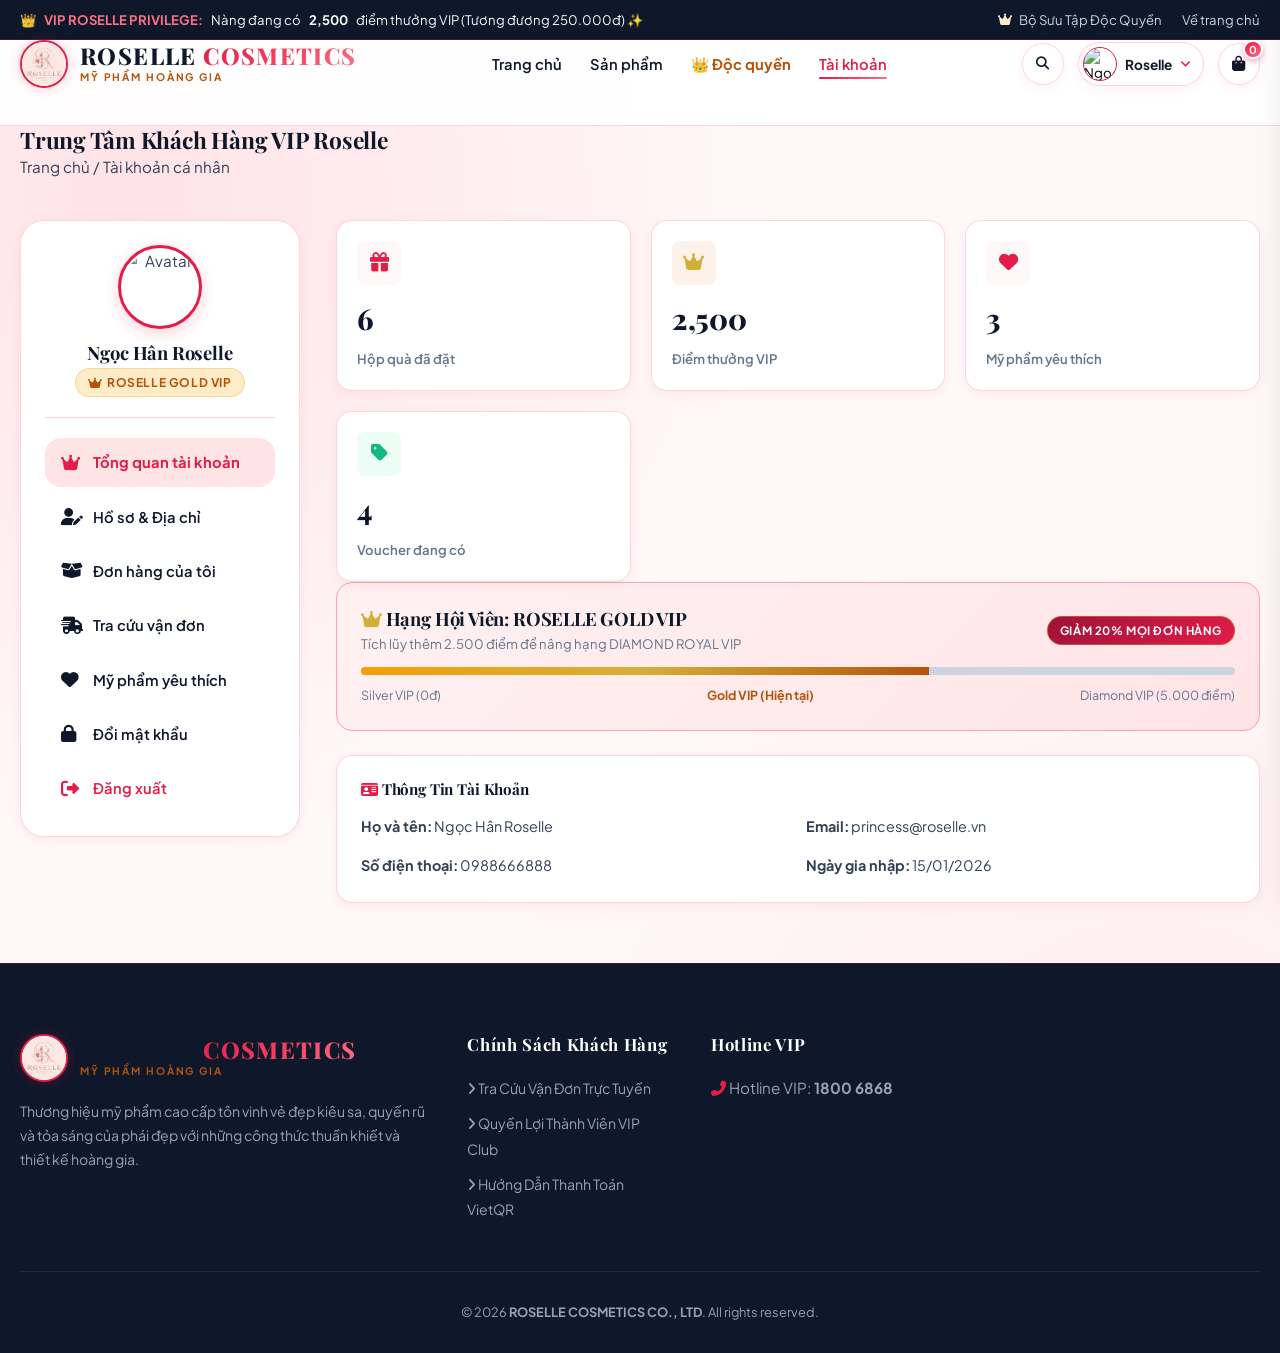
==== account.html @ 6c2c1b6d "first commit" ====
<!DOCTYPE html>
<html lang="vi">
<head>
  <meta charset="UTF-8">
  <meta name="viewport" content="width=device-width, initial-scale=1.0">
  <title>Tài Khoản VIP - ROSELLE COSMETICS</title>
  <meta name="description" content="Quản lý thông tin tài khoản thành viên, lịch sử đơn hàng, tra cứu vận đơn và danh sách yêu thích tại Roselle Cosmetics.">
  <link rel="icon" type="image/jpeg" href="assets/logo.jpg">
  <!-- Google Fonts -->
  <link rel="preconnect" href="https://fonts.googleapis.com">
  <link rel="preconnect" href="https://fonts.gstatic.com" crossorigin>
  <link href="https://fonts.googleapis.com/css2?family=Alex+Brush&family=Cormorant+Garamond:ital,wght@0,500;0,600;0,700;1,400;1,600&family=Montserrat:wght@300;400;500;600;700;800&family=Playfair+Display:ital,wght@0,500;0,600;0,700;0,800;1,400;1,600&family=Plus+Jakarta+Sans:wght@300;400;500;600;700;800&display=swap" rel="stylesheet">
  <!-- Font Awesome -->
  <link rel="stylesheet" href="https://cdnjs.cloudflare.com/ajax/libs/font-awesome/6.4.0/css/all.min.css">
  <!-- Main CSS -->
  <link rel="stylesheet" href="style.css">
</head>
<body>

  <!-- Top Announcement Bar -->
  <div class="topbar">
    <div class="container topbar-content">
      <div class="topbar-message">
        👑 <span>VIP ROSELLE PRIVILEGE:</span> Nàng đang có <strong class="user-display-points">2,500</strong> điểm thưởng VIP (Tương đương 250.000đ) ✨
      </div>
      <div class="topbar-links">
        <a href="exclusive.html"><i class="fas fa-crown" style="color: var(--royal-gold-light);"></i> Bộ Sưu Tập Độc Quyền</a>
        <a href="index.html">Về trang chủ</a>
      </div>
    </div>
  </div>

  <!-- Header -->
  <header class="header">
    <div class="container">
      <nav class="navbar">
        <a href="index.html" class="logo">
          <div class="logo-img-wrap">
            <img src="assets/logo.jpg" alt="Roselle Logo" class="logo-img">
          </div>
          <div class="logo-text-box">
            <span class="logo-brand-name">ROSELLE <span>COSMETICS</span></span>
            <span class="logo-tagline">Mỹ Phẩm Hoàng Gia</span>
          </div>
        </a>

        <ul class="nav-menu">
          <li class="nav-item"><a href="index.html" class="nav-link">Trang chủ</a></li>
          <li class="nav-item"><a href="products.html" class="nav-link">Sản phẩm</a></li>
          <li class="nav-item"><a href="exclusive.html" class="nav-link exclusive-link">👑 Độc quyền</a></li>
          <li class="nav-item"><a href="account.html" class="nav-link active">Tài khoản</a></li>
        </ul>

        <div class="nav-actions">
          <button class="action-btn btn-search-trigger" title="Tìm kiếm"><i class="fas fa-search"></i></button>
          <a href="cart.html" class="action-btn" title="Giỏ hàng"><i class="fas fa-shopping-bag"></i><span class="badge-count cart-count-badge">0</span></a>
          <div class="hamburger"><i class="fas fa-bars"></i></div>
        </div>
      </nav>
    </div>
  </header>

  <!-- Page Banner -->
  <section class="page-banner">
    <div class="container">
      <h1>Trung Tâm Khách Hàng VIP Roselle</h1>
      <div class="breadcrumb">
        <a href="index.html">Trang chủ</a> <span>/</span>
        <span>Tài khoản cá nhân</span>
      </div>
    </div>
  </section>

  <!-- Account Layout -->
  <section class="container" style="padding-top: 40px; padding-bottom: 60px;">
    <div class="account-layout">
      <!-- Sidebar -->
      <aside class="account-sidebar">
        <div class="account-user-card">
          <img src="" alt="Avatar" class="account-avatar user-display-avatar">
          <h4 style="font-size: 1.15rem; color: var(--primary-noir); font-family: var(--font-heading); margin-bottom: 4px;" class="user-display-name">Ngọc Hân Roselle</h4>
          <span class="badge badge-gold" style="font-size: 0.75rem;"><i class="fas fa-crown"></i> <span class="user-display-tier">ROSELLE GOLD VIP</span></span>
        </div>

        <ul class="account-nav-list">
          <li>
            <a href="#overviewTab" class="account-nav-link active">
              <i class="fas fa-crown"></i> <span>Tổng quan tài khoản</span>
            </a>
          </li>
          <li>
            <a href="#profileTab" class="account-nav-link">
              <i class="fas fa-user-edit"></i> <span>Hồ sơ & Địa chỉ</span>
            </a>
          </li>
          <li>
            <a href="#ordersTab" class="account-nav-link">
              <i class="fas fa-box-open"></i> <span>Đơn hàng của tôi</span>
            </a>
          </li>
          <li>
            <a href="#trackingTab" class="account-nav-link">
              <i class="fas fa-shipping-fast"></i> <span>Tra cứu vận đơn</span>
            </a>
          </li>
          <li>
            <a href="#wishlistTab" class="account-nav-link">
              <i class="fas fa-heart"></i> <span>Mỹ phẩm yêu thích</span>
            </a>
          </li>
          <li>
            <a href="#passwordTab" class="account-nav-link">
              <i class="fas fa-lock"></i> <span>Đổi mật khẩu</span>
            </a>
          </li>
          <li>
            <a href="#" id="btnLogout" class="account-nav-link" style="color: #E11D48;">
              <i class="fas fa-sign-out-alt"></i> <span>Đăng xuất</span>
            </a>
          </li>
        </ul>
      </aside>

      <!-- Main Dashboard Content -->
      <main class="account-main-content">
        <!-- 1. TAB: OVERVIEW -->
        <div class="account-tab-pane" id="overviewTab">
          <div class="account-stats-grid">
            <div class="stat-card">
              <div class="stat-icon" style="color: var(--rose-primary); background: var(--rose-bubble);"><i class="fas fa-gift"></i></div>
              <div class="stat-value">6</div>
              <div class="stat-label">Hộp quà đã đặt</div>
            </div>
            <div class="stat-card">
              <div class="stat-icon" style="color: var(--royal-gold); background: var(--royal-champagne);"><i class="fas fa-crown"></i></div>
              <div class="stat-value user-display-points">2,500</div>
              <div class="stat-label">Điểm thưởng VIP</div>
            </div>
            <div class="stat-card">
              <div class="stat-icon" style="color: var(--rose-primary); background: var(--rose-bubble);"><i class="fas fa-heart"></i></div>
              <div class="stat-value wishlist-count-badge">3</div>
              <div class="stat-label">Mỹ phẩm yêu thích</div>
            </div>
            <div class="stat-card">
              <div class="stat-icon" style="color: #10B981; background: #ECFDF5;"><i class="fas fa-tag"></i></div>
              <div class="stat-value">4</div>
              <div class="stat-label">Voucher đang có</div>
            </div>
          </div>

          <!-- VIP Tier Benefit Box -->
          <div style="background: linear-gradient(135deg, #FFF1F2 0%, #FFE4E6 100%); border: 1.5px solid var(--rose-light); border-radius: var(--radius-md); padding: 24px; margin-bottom: 24px;">
            <div style="display: flex; justify-content: space-between; align-items: center; margin-bottom: 12px; flex-wrap: wrap; gap: 8px;">
              <div>
                <h4 style="color: var(--primary-noir); font-size: 1.15rem; margin: 0;"><i class="fas fa-crown" style="color: var(--royal-gold);"></i> Hạng Hội Viên: <span class="user-display-tier">ROSELLE GOLD VIP</span></h4>
                <span style="font-size: 0.82rem; color: var(--text-muted);">Tích lũy thêm 2.500 điểm để nâng hạng DIAMOND ROYAL VIP</span>
              </div>
              <span class="badge badge-exclusive">GIẢM 20% MỌI ĐƠN HÀNG</span>
            </div>
            <div style="height: 8px; background: #CBD5E1; border-radius: 99px; overflow: hidden; margin-bottom: 10px;">
              <div style="height: 100%; width: 65%; background: var(--gradient-gold);"></div>
            </div>
            <div style="display: flex; justify-content: space-between; font-size: 0.78rem; color: var(--text-muted);">
              <span>Silver VIP (0đ)</span>
              <strong style="color: var(--royal-gold-dark);">Gold VIP (Hiện tại)</strong>
              <span>Diamond VIP (5.000 điểm)</span>
            </div>
          </div>

          <!-- Account Quick Info Grid -->
          <div style="background: #FFFFFF; border: 1px solid var(--border-subtle); border-radius: var(--radius-md); padding: 24px; box-shadow: var(--shadow-sm);">
            <h4 style="color: var(--primary-noir); margin-bottom: 16px;"><i class="fas fa-id-card" style="color: var(--rose-primary);"></i> Thông Tin Tài Khoản</h4>
            <div style="display: grid; grid-template-columns: 1fr 1fr; gap: 16px; font-size: 0.9rem;">
              <div><strong>Họ và tên:</strong> <span class="user-display-name">Ngọc Hân Roselle</span></div>
              <div><strong>Email:</strong> <span class="user-display-email">princess@roselle.vn</span></div>
              <div><strong>Số điện thoại:</strong> <span class="user-display-phone">0988 666 888</span></div>
              <div><strong>Ngày gia nhập:</strong> <span>15/01/2026</span></div>
            </div>
          </div>
        </div>

        <!-- 2. TAB: PROFILE & ADDRESS EDIT -->
        <div class="account-tab-pane" id="profileTab" style="display: none;">
          <div style="background: #FFFFFF; border: 1px solid var(--border-subtle); border-radius: var(--radius-md); padding: 26px; box-shadow: var(--shadow-sm);">
            <h3 style="color: var(--primary-noir); font-size: 1.25rem; margin-bottom: 20px;"><i class="fas fa-user-edit" style="color: var(--rose-primary);"></i> Cập Nhật Hồ Sơ Cá Nhân</h3>
            
            <form id="editProfileForm">
              <div class="form-grid-2">
                <div class="form-group">
                  <label class="form-label">Họ và tên *</label>
                  <input type="text" id="profName" class="form-control" required>
                </div>
                <div class="form-group">
                  <label class="form-label">Số điện thoại *</label>
                  <input type="tel" id="profPhone" class="form-control" required>
                </div>
              </div>

              <div class="form-group">
                <label class="form-label">Địa chỉ Email</label>
                <input type="email" id="profEmail" class="form-control" readonly style="background: #F8FAFC; cursor: not-allowed;">
              </div>

              <div class="form-group">
                <label class="form-label">Địa chỉ nhận hàng mặc định *</label>
                <input type="text" id="profAddress" class="form-control" placeholder="Số nhà, Tên đường, Phường, Quận, Thành phố...">
              </div>

              <button type="submit" class="btn btn-primary" style="padding: 12px 28px;">
                <i class="fas fa-save"></i> LƯU THAY ĐỔI
              </button>
            </form>
          </div>
        </div>

        <!-- 3. TAB: ORDERS MANAGER -->
        <div class="account-tab-pane" id="ordersTab" style="display: none;">
          <div style="display: flex; justify-content: space-between; align-items: center; margin-bottom: 20px; flex-wrap: wrap; gap: 10px;">
            <h3 style="color: var(--primary-noir); font-size: 1.25rem; margin: 0;"><i class="fas fa-box-open" style="color: var(--rose-primary);"></i> Quản Lý Đơn Hàng</h3>
            
            <!-- Order Filter Pills -->
            <div style="display: flex; gap: 8px; flex-wrap: wrap;">
              <button class="order-pill active" data-status="all">Tất cả đơn</button>
              <button class="order-pill" data-status="ChoXacNhan">Đang chuẩn bị</button>
              <button class="order-pill" data-status="DangGiao">Đang giao</button>
              <button class="order-pill" data-status="HoanTat">Đã hoàn tất</button>
            </div>
          </div>

          <div id="accountOrdersList">
            <!-- Rendered by JS -->
          </div>
        </div>

        <!-- 4. TAB: LIVE ORDER TRACKING -->
        <div class="account-tab-pane" id="trackingTab" style="display: none;">
          <div style="background: #FFFFFF; border: 1px solid var(--border-subtle); border-radius: var(--radius-md); padding: 26px; box-shadow: var(--shadow-sm); margin-bottom: 24px;">
            <h3 style="color: var(--primary-noir); font-size: 1.25rem; margin-bottom: 12px;"><i class="fas fa-shipping-fast" style="color: var(--rose-primary);"></i> Tra Cứu Lộ Trình Vận Đơn Trực Tuyến</h3>
            <p style="font-size: 0.86rem; color: var(--text-muted); margin-bottom: 18px;">
              Nhập mã vận đơn (Ví dụ: ROS-888888) để theo dõi hành trình đóng gói và vận chuyển hỏa tốc.
            </p>

            <div style="display: flex; gap: 10px; max-width: 500px;">
              <input type="text" id="trackingOrderInput" class="form-control" placeholder="Nhập mã đơn hàng ROS-..." style="text-transform: uppercase;">
              <button id="btnDoTrackOrder" class="btn btn-primary" style="white-space: nowrap;"><i class="fas fa-search"></i> TRA CỨU</button>
            </div>
          </div>

          <div id="trackingResultBox">
            <!-- Rendered live by JS -->
          </div>
        </div>

        <!-- 5. TAB: WISHLIST -->
        <div class="account-tab-pane" id="wishlistTab" style="display: none;">
          <h3 style="color: var(--primary-noir); font-size: 1.25rem; margin-bottom: 20px;"><i class="fas fa-heart" style="color: var(--rose-primary);"></i> Danh Sách Mỹ Phẩm Yêu Thích</h3>
          <div class="products-grid" id="accountWishlistGrid">
            <!-- Dynamic Wishlist Items -->
          </div>
        </div>

        <!-- 6. TAB: CHANGE PASSWORD -->
        <div class="account-tab-pane" id="passwordTab" style="display: none;">
          <div style="background: #FFFFFF; border: 1px solid var(--border-subtle); border-radius: var(--radius-md); padding: 26px; box-shadow: var(--shadow-sm); max-width: 500px;">
            <h3 style="color: var(--primary-noir); font-size: 1.25rem; margin-bottom: 20px;"><i class="fas fa-lock" style="color: var(--rose-primary);"></i> Đổi Mật Khẩu Bảo Mật</h3>
            
            <form onsubmit="event.preventDefault(); showToast('Thành công', 'Mật khẩu của nàng đã được đổi thành công!', 'success'); this.reset();">
              <div class="form-group">
                <label class="form-label">Mật khẩu hiện tại *</label>
                <input type="password" class="form-control" required placeholder="••••••••">
              </div>
              <div class="form-group">
                <label class="form-label">Mật khẩu mới *</label>
                <input type="password" class="form-control" required placeholder="Tối thiểu 6 ký tự">
              </div>
              <div class="form-group">
                <label class="form-label">Xác nhận mật khẩu mới *</label>
                <input type="password" class="form-control" required placeholder="Nhập lại mật khẩu mới">
              </div>
              <button type="submit" class="btn btn-primary" style="padding: 12px 28px;">
                <i class="fas fa-key"></i> ĐỔI MẬT KHẨU
              </button>
            </form>
          </div>
        </div>
      </main>
    </div>
  </section>

  <!-- Footer -->
  <footer class="footer">
    <div class="container">
      <div class="footer-grid">
        <div class="footer-col">
          <a href="index.html" class="logo" style="margin-bottom: 18px;">
            <div class="logo-img-wrap">
              <img src="assets/logo.jpg" alt="Roselle Logo" class="logo-img">
            </div>
            <div class="logo-text-box">
              <span class="logo-brand-name">ROSELLE <span>COSMETICS</span></span>
              <span class="logo-tagline">Mỹ Phẩm Hoàng Gia</span>
            </div>
          </a>
          <p style="font-size: 0.88rem; color: #94A3B8; line-height: 1.7;">
            Thương hiệu mỹ phẩm cao cấp tôn vinh vẻ đẹp kiêu sa, quyến rũ và tỏa sáng của phái đẹp với những công thức thuần khiết và thiết kế hoàng gia.
          </p>
        </div>

        <div class="footer-col">
          <h4 class="footer-heading">Chính Sách Khách Hàng</h4>
          <ul class="footer-links">
            <li><a href="account.html#trackingTab"><i class="fas fa-angle-right"></i> Tra Cứu Vận Đơn Trực Tuyến</a></li>
            <li><a href="exclusive.html"><i class="fas fa-angle-right"></i> Quyền Lợi Thành Viên VIP Club</a></li>
            <li><a href="checkout.html"><i class="fas fa-angle-right"></i> Hướng Dẫn Thanh Toán VietQR</a></li>
          </ul>
        </div>

        <div class="footer-col">
          <h4 class="footer-heading">Hotline VIP</h4>
          <div class="footer-contact-item">
            <i class="fas fa-phone-alt" style="color: var(--rose-primary);"></i>
            <span>Hotline VIP: <strong>1800 6868</strong></span>
          </div>
        </div>
      </div>

      <div class="footer-bottom">
        <p>© 2026 <strong>ROSELLE COSMETICS CO., LTD</strong>. All rights reserved.</p>
      </div>
    </div>
  </footer>

  <!-- JavaScript Engine -->
  <script src="script.js"></script>
</body>
</html>
---- style.css ----
/* ==========================================================================
   ROSELLE COSMETICS - LUXURY ROSE GOLD & PEARL GLOW DESIGN SYSTEM
   ========================================================================== */

/* --------------------------------------------------------------------------
   1. GOOGLE FONTS & CSS VARIABLES (ROSELLE LUXURY PALETTE)
   -------------------------------------------------------------------------- */
@import url('https://fonts.googleapis.com/css2?family=Alex+Brush&family=Cormorant+Garamond:ital,wght@0,500;0,600;0,700;1,400;1,600&family=Montserrat:wght@300;400;500;600;700;800&family=Playfair+Display:ital,wght@0,500;0,600;0,700;0,800;1,400;1,600&family=Plus+Jakarta+Sans:wght@300;400;500;600;700;800&display=swap');

:root {
  /* Roselle Signature Palette */
  --rose-primary: #E11D48;
  --rose-primary-hover: #BE123C;
  --rose-dark: #9F1239;
  --rose-accent: #FB7185;
  --rose-light: #FDA4AF;
  --rose-soft: #FFE4E6;
  --rose-mist: #FFF1F2;
  --rose-bubble: #FFF8F9;
  
  /* Pearl & Cream Bases */
  --pearl-white: #FFFFFF;
  --pearl-cream: #FAF7F8;
  --pearl-ivory: #FDF4F7;
  
  /* Royal Gold Accents */
  --royal-gold: #D4AF37;
  --royal-gold-light: #FEEBC8;
  --royal-gold-dark: #B45309;
  --royal-bronze: #C27803;
  --royal-champagne: #FDF2E9;
  
  /* Luxury Dark / Slate Noir */
  --primary-noir: #0F172A;
  --primary-deep: #1E293B;
  --primary-slate: #334155;
  
  /* Typography Colors */
  --text-main: #334155;
  --text-dark: #0F172A;
  --text-muted: #64748B;
  --text-light: #94A3B8;
  --text-inverse: #FFFFFF;
  
  /* Borders */
  --border-rose: rgba(225, 29, 72, 0.20);
  --border-subtle: rgba(251, 113, 133, 0.28);
  --border-gold: rgba(212, 175, 55, 0.40);
  --border-pearl: rgba(255, 255, 255, 0.90);
  --border-glass: rgba(255, 255, 255, 0.65);
  
  /* Status Colors */
  --status-sale: #E11D48;
  --status-new: #FB7185;
  --status-exclusive: #D4AF37;
  --status-success: #10B981;
  --status-info: #3B82F6;
  --status-warning: #F59E0B;
  
  /* Gradients */
  --gradient-rose: linear-gradient(135deg, #E11D48 0%, #F43F5E 50%, #FB7185 100%);
  --gradient-rose-hover: linear-gradient(135deg, #BE123C 0%, #E11D48 50%, #F43F5E 100%);
  --gradient-gold: linear-gradient(135deg, #F59E0B 0%, #D4AF37 50%, #B45309 100%);
  --gradient-pearl: linear-gradient(135deg, #FFFFFF 0%, #FFF1F2 50%, #FFE4E6 100%);
  --gradient-royal-bg: linear-gradient(135deg, #FFF8F9 0%, #FFF1F2 50%, #FFE4E6 100%);
  --gradient-dark: linear-gradient(135deg, #0F172A 0%, #1E293B 50%, #090D16 100%);
  
  /* Shadows & Glow */
  --shadow-sm: 0 4px 12px rgba(225, 29, 72, 0.06);
  --shadow-md: 0 10px 25px rgba(225, 29, 72, 0.10);
  --shadow-lg: 0 18px 45px rgba(225, 29, 72, 0.16);
  --shadow-glow-rose: 0 0 25px rgba(225, 29, 72, 0.28);
  --shadow-glow-gold: 0 0 25px rgba(212, 175, 55, 0.35);
  --shadow-card: 0 10px 30px rgba(15, 23, 42, 0.05);
  
  /* Glassmorphism */
  --glass-bg: rgba(255, 255, 255, 0.92);
  --glass-card: rgba(255, 255, 255, 0.85);
  --glass-blur: blur(12px);
  
  /* Typography */
  --font-heading: 'Playfair Display', 'Cormorant Garamond', Georgia, serif;
  --font-royal: 'Cormorant Garamond', Georgia, serif;
  --font-cursive: 'Alex Brush', cursive;
  --font-body: 'Plus Jakarta Sans', 'Montserrat', -apple-system, BlinkMacSystemFont, sans-serif;
  
  /* Transitions */
  --transition-fast: 0.2s ease;
  --transition-normal: 0.3s cubic-bezier(0.25, 1, 0.5, 1);
  --transition-bounce: 0.4s cubic-bezier(0.175, 0.885, 0.32, 1.275);
  
  /* Layout Dimensions */
  --header-height: 86px;
  --topbar-height: 40px;
  --radius-sm: 8px;
  --radius-md: 16px;
  --radius-lg: 24px;
  --radius-full: 9999px;
  --container-width: 1280px;
}

/* --------------------------------------------------------------------------
   2. RESET & BASE STYLES
   -------------------------------------------------------------------------- */
*, *::before, *::after {
  box-sizing: border-box;
  margin: 0;
  padding: 0;
}

html {
  font-size: 16px;
  scroll-behavior: smooth;
  -webkit-font-smoothing: antialiased;
}

body {
  font-family: var(--font-body);
  background-color: var(--rose-bubble);
  background-image: 
    radial-gradient(circle at 10% 15%, rgba(253, 164, 175, 0.25) 0%, transparent 40%),
    radial-gradient(circle at 90% 85%, rgba(255, 228, 230, 0.45) 0%, transparent 45%);
  color: var(--text-main);
  line-height: 1.65;
  font-size: 0.95rem;
  overflow-x: hidden;
}

/* Custom Scrollbar */
::-webkit-scrollbar {
  width: 9px;
}
::-webkit-scrollbar-track {
  background: var(--rose-mist);
}
::-webkit-scrollbar-thumb {
  background: var(--rose-light);
  border-radius: var(--radius-full);
  border: 2px solid var(--rose-mist);
}
::-webkit-scrollbar-thumb:hover {
  background: var(--rose-primary);
}

h1, h2, h3, h4, h5, h6 {
  font-family: var(--font-heading);
  color: var(--primary-noir);
  font-weight: 700;
  line-height: 1.25;
  letter-spacing: -0.01em;
}

a {
  color: inherit;
  text-decoration: none;
  transition: var(--transition-fast);
}

button, input, select, textarea {
  font-family: inherit;
  outline: none;
  border: none;
}

img {
  max-width: 100%;
  height: auto;
  display: block;
}

.container {
  width: 100%;
  max-width: var(--container-width);
  margin: 0 auto;
  padding: 0 20px;
}

/* --------------------------------------------------------------------------
   3. ATOMIC COMPONENTS & BUTTONS
   -------------------------------------------------------------------------- */
.btn {
  display: inline-flex;
  align-items: center;
  justify-content: center;
  gap: 8px;
  padding: 12px 24px;
  font-size: 0.9rem;
  font-weight: 600;
  letter-spacing: 0.02em;
  border-radius: var(--radius-full);
  cursor: pointer;
  transition: all var(--transition-normal);
  text-align: center;
  position: relative;
  overflow: hidden;
}

.btn::after {
  content: '';
  position: absolute;
  top: 0; left: 0; width: 100%; height: 100%;
  background: linear-gradient(rgba(255,255,255,0.2), transparent);
  opacity: 0;
  transition: opacity var(--transition-fast);
}

.btn:hover::after {
  opacity: 1;
}

.btn-primary {
  background: var(--gradient-rose);
  color: #FFFFFF;
  box-shadow: 0 6px 18px rgba(225, 29, 72, 0.28);
}

.btn-primary:hover {
  background: var(--gradient-rose-hover);
  transform: translateY(-2px);
  box-shadow: 0 10px 24px rgba(225, 29, 72, 0.38);
  color: #FFFFFF;
}

.btn-gold {
  background: var(--gradient-gold);
  color: #FFFFFF;
  box-shadow: 0 6px 18px rgba(212, 175, 55, 0.28);
}

.btn-gold:hover {
  transform: translateY(-2px);
  box-shadow: 0 10px 24px rgba(212, 175, 55, 0.40);
  color: #FFFFFF;
}

.btn-outline {
  background: transparent;
  color: var(--rose-primary);
  border: 1.5px solid var(--rose-primary);
}

.btn-outline:hover {
  background: var(--rose-primary);
  color: #FFFFFF;
  transform: translateY(-2px);
  box-shadow: 0 6px 18px rgba(225, 29, 72, 0.20);
}

.btn-rose {
  background: var(--rose-soft);
  color: var(--rose-primary);
  border: 1px solid var(--border-subtle);
}

.btn-rose:hover {
  background: var(--rose-primary);
  color: #FFFFFF;
  transform: translateY(-2px);
}

.btn-block {
  width: 100%;
}

.btn-sm {
  padding: 8px 16px;
  font-size: 0.8rem;
}

/* Badges */
.badge {
  display: inline-flex;
  align-items: center;
  gap: 4px;
  padding: 4px 12px;
  border-radius: var(--radius-full);
  font-size: 0.72rem;
  font-weight: 700;
  letter-spacing: 0.05em;
  text-transform: uppercase;
}

.badge-sale {
  background: var(--gradient-rose);
  color: #FFFFFF;
  box-shadow: 0 2px 8px rgba(225, 29, 72, 0.3);
}

.badge-new {
  background: #0F172A;
  color: #FFFFFF;
}

.badge-best {
  background: var(--gradient-gold);
  color: #FFFFFF;
}

.badge-exclusive {
  background: linear-gradient(135deg, #9F1239 0%, #E11D48 100%);
  color: #FFFFFF;
  border: 1px solid rgba(212, 175, 55, 0.4);
}

.badge-gold {
  background: var(--royal-gold-light);
  color: var(--royal-gold-dark);
  border: 1px solid rgba(212, 175, 55, 0.3);
}

.badge-success {
  background: #D1FAE5;
  color: #065F46;
}

/* --------------------------------------------------------------------------
   4. TOP ANNOUNCEMENT BAR
   -------------------------------------------------------------------------- */
.topbar {
  background: var(--primary-noir);
  color: #F8FAFC;
  font-size: 0.82rem;
  height: var(--topbar-height);
  display: flex;
  align-items: center;
  border-bottom: 1px solid rgba(225, 29, 72, 0.25);
  position: relative;
  z-index: 100;
}

.topbar-content {
  display: flex;
  justify-content: space-between;
  align-items: center;
}

.topbar-message {
  display: flex;
  align-items: center;
  gap: 8px;
}

.topbar-message span {
  color: var(--rose-accent);
  font-weight: 700;
}

.topbar-links {
  display: flex;
  align-items: center;
  gap: 20px;
}

.topbar-links a {
  color: #CBD5E1;
  display: flex;
  align-items: center;
  gap: 6px;
  transition: color var(--transition-fast);
}

.topbar-links a:hover {
  color: var(--rose-accent);
}

/* --------------------------------------------------------------------------
   5. HEADER & NAVIGATION BAR
   -------------------------------------------------------------------------- */
.header {
  position: sticky;
  top: 0;
  left: 0;
  width: 100%;
  height: var(--header-height);
  background: var(--glass-bg);
  backdrop-filter: var(--glass-blur);
  -webkit-backdrop-filter: var(--glass-blur);
  border-bottom: 1px solid var(--border-subtle);
  z-index: 999;
  transition: all var(--transition-normal);
}

.header.scrolled {
  height: 72px;
  box-shadow: 0 4px 20px rgba(225, 29, 72, 0.08);
  background: rgba(255, 255, 255, 0.98);
}

.navbar {
  display: flex;
  justify-content: space-between;
  align-items: center;
  height: 100%;
}

/* Brand Logo */
.logo {
  display: flex;
  align-items: center;
  gap: 12px;
  cursor: pointer;
}

.logo-img-wrap {
  width: 48px;
  height: 48px;
  border-radius: var(--radius-full);
  overflow: hidden;
  border: 2px solid var(--rose-primary);
  box-shadow: 0 0 12px rgba(225, 29, 72, 0.25);
  background: #FFF;
  display: flex;
  align-items: center;
  justify-content: center;
  flex-shrink: 0;
  transition: transform var(--transition-bounce);
}

.logo:hover .logo-img-wrap {
  transform: scale(1.06) rotate(3deg);
  box-shadow: 0 0 18px rgba(225, 29, 72, 0.4);
}

.logo-img {
  width: 100%;
  height: 100%;
  object-fit: cover;
}

.logo-text-box {
  display: flex;
  flex-direction: column;
}

.logo-brand-name {
  font-family: var(--font-heading);
  font-size: 1.45rem;
  font-weight: 800;
  letter-spacing: 0.06em;
  color: var(--primary-noir);
  line-height: 1.1;
}

.logo-brand-name span {
  color: var(--rose-primary);
  background: var(--gradient-rose);
  -webkit-background-clip: text;
  -webkit-text-fill-color: transparent;
}

.logo-tagline {
  font-size: 0.65rem;
  font-weight: 700;
  letter-spacing: 0.18em;
  text-transform: uppercase;
  color: var(--royal-gold-dark);
}

/* Navigation Menu */
.nav-menu {
  display: flex;
  align-items: center;
  gap: 28px;
  list-style: none;
}

.nav-link {
  font-size: 0.92rem;
  font-weight: 600;
  color: var(--text-dark);
  position: relative;
  padding: 6px 0;
  transition: color var(--transition-fast);
}

.nav-link::after {
  content: '';
  position: absolute;
  bottom: 0;
  left: 0;
  width: 0;
  height: 2px;
  background: var(--gradient-rose);
  border-radius: var(--radius-full);
  transition: width var(--transition-normal);
}

.nav-link:hover,
.nav-link.active {
  color: var(--rose-primary);
}

.nav-link:hover::after,
.nav-link.active::after {
  width: 100%;
}

.exclusive-link {
  color: var(--royal-gold-dark) !important;
  font-weight: 700;
}

.badge-exclusive-dot {
  display: inline-block;
  width: 6px;
  height: 6px;
  background: var(--royal-gold);
  border-radius: 50%;
  box-shadow: 0 0 8px var(--royal-gold);
  margin-left: 4px;
}

/* Right Nav Actions */
.nav-actions {
  display: flex;
  align-items: center;
  gap: 14px;
}

.action-btn {
  width: 42px;
  height: 42px;
  border-radius: 50%;
  background: #FFFFFF;
  border: 1px solid var(--border-subtle);
  display: flex;
  align-items: center;
  justify-content: center;
  color: var(--text-dark);
  cursor: pointer;
  position: relative;
  transition: all var(--transition-normal);
  box-shadow: var(--shadow-sm);
}

.action-btn:hover {
  background: var(--rose-mist);
  color: var(--rose-primary);
  border-color: var(--rose-primary);
  transform: translateY(-2px);
  box-shadow: var(--shadow-md);
}

.badge-count {
  position: absolute;
  top: -4px;
  right: -4px;
  background: var(--gradient-rose);
  color: #FFFFFF;
  font-size: 0.68rem;
  font-weight: 700;
  min-width: 19px;
  height: 19px;
  border-radius: var(--radius-full);
  display: flex;
  align-items: center;
  justify-content: center;
  padding: 0 4px;
  border: 2px solid #FFFFFF;
  box-shadow: 0 2px 6px rgba(225, 29, 72, 0.4);
}

/* User Profile Header Dropdown */
.user-menu-wrapper {
  position: relative;
}

.user-header-btn {
  display: flex;
  align-items: center;
  gap: 8px;
  padding: 4px 12px 4px 4px;
  background: #FFFFFF;
  border: 1px solid var(--border-subtle);
  border-radius: var(--radius-full);
  cursor: pointer;
  transition: all var(--transition-fast);
  box-shadow: var(--shadow-sm);
}

.user-header-btn:hover {
  border-color: var(--rose-primary);
  box-shadow: var(--shadow-md);
}

.user-header-avatar {
  width: 34px;
  height: 34px;
  border-radius: 50%;
  object-fit: cover;
  border: 1.5px solid var(--rose-primary);
}

.user-header-name {
  font-size: 0.85rem;
  font-weight: 700;
  color: var(--primary-noir);
  max-width: 110px;
  white-space: nowrap;
  overflow: hidden;
  text-overflow: ellipsis;
}

.user-dropdown-menu {
  position: absolute;
  top: calc(100% + 10px);
  right: 0;
  width: 240px;
  background: #FFFFFF;
  border-radius: var(--radius-md);
  border: 1px solid var(--border-subtle);
  box-shadow: 0 12px 35px rgba(15, 23, 42, 0.12);
  padding: 12px;
  display: none;
  flex-direction: column;
  gap: 4px;
  z-index: 1000;
  animation: fadeInDown 0.25s ease forwards;
}

.user-dropdown-menu.active {
  display: flex;
}

.user-dropdown-header {
  padding: 8px 10px 12px;
  border-bottom: 1px solid var(--border-subtle);
  margin-bottom: 6px;
}

.user-dropdown-header h5 {
  font-size: 0.92rem;
  color: var(--primary-noir);
}

.user-dropdown-header span {
  font-size: 0.75rem;
  color: var(--royal-gold-dark);
  font-weight: 700;
}

.user-dropdown-item {
  display: flex;
  align-items: center;
  gap: 10px;
  padding: 10px 12px;
  border-radius: var(--radius-sm);
  font-size: 0.88rem;
  font-weight: 600;
  color: var(--text-dark);
  transition: all var(--transition-fast);
}

.user-dropdown-item:hover {
  background: var(--rose-mist);
  color: var(--rose-primary);
  transform: translateX(4px);
}

.user-dropdown-item i {
  width: 18px;
  color: var(--rose-accent);
}

.user-dropdown-divider {
  height: 1px;
  background: var(--border-subtle);
  margin: 6px 0;
}

.hamburger {
  display: none;
  cursor: pointer;
  font-size: 1.4rem;
  color: var(--primary-noir);
}

/* --------------------------------------------------------------------------
   6. HERO SECTION & HOME HIGHLIGHTS
   -------------------------------------------------------------------------- */
.hero {
  padding: 60px 0 80px;
  position: relative;
  overflow: hidden;
}

.hero-grid {
  display: grid;
  grid-template-columns: 1.15fr 0.85fr;
  gap: 50px;
  align-items: center;
}

.hero-content {
  position: relative;
  z-index: 2;
}

.hero-subtitle {
  display: inline-flex;
  align-items: center;
  gap: 8px;
  padding: 6px 16px;
  background: var(--rose-soft);
  color: var(--rose-primary);
  border-radius: var(--radius-full);
  font-size: 0.82rem;
  font-weight: 700;
  letter-spacing: 0.08em;
  text-transform: uppercase;
  margin-bottom: 20px;
  border: 1px solid var(--border-subtle);
}

.hero-title {
  font-size: 3.4rem;
  font-weight: 800;
  line-height: 1.15;
  margin-bottom: 20px;
  color: var(--primary-noir);
}

.hero-title em {
  font-style: italic;
  font-family: var(--font-royal);
  font-weight: 600;
  color: var(--rose-primary);
  display: block;
}

.hero-desc {
  font-size: 1.05rem;
  color: var(--text-muted);
  margin-bottom: 34px;
  max-width: 540px;
  line-height: 1.7;
}

.hero-btns {
  display: flex;
  gap: 16px;
  margin-bottom: 40px;
  flex-wrap: wrap;
}

.hero-features {
  display: flex;
  gap: 28px;
  padding-top: 24px;
  border-top: 1px solid var(--border-subtle);
}

.hero-feat-item {
  display: flex;
  align-items: center;
  gap: 10px;
  font-size: 0.88rem;
  font-weight: 600;
  color: var(--text-dark);
}

.hero-feat-item i {
  color: var(--rose-primary);
  font-size: 1.1rem;
}

.hero-image-wrapper {
  position: relative;
}

.hero-main-img {
  width: 100%;
  height: 520px;
  object-fit: cover;
  border-radius: 36px;
  box-shadow: var(--shadow-lg);
  border: 6px solid #FFFFFF;
}

.hero-floating-card {
  position: absolute;
  background: var(--glass-bg);
  backdrop-filter: var(--glass-blur);
  border: 1px solid var(--border-glass);
  padding: 16px 20px;
  border-radius: var(--radius-md);
  box-shadow: 0 12px 30px rgba(15, 23, 42, 0.12);
  display: flex;
  align-items: center;
  gap: 14px;
  animation: floatUpDown 4s ease-in-out infinite;
}

.hero-floating-card.card-1 {
  top: 40px;
  left: -35px;
}

.hero-floating-card.card-2 {
  bottom: 40px;
  right: -25px;
  animation-delay: 2s;
}

.float-icon {
  width: 44px;
  height: 44px;
  border-radius: 50%;
  background: var(--rose-soft);
  color: var(--rose-primary);
  display: flex;
  align-items: center;
  justify-content: center;
  font-size: 1.2rem;
}

.float-text h5 {
  font-size: 0.95rem;
  margin-bottom: 2px;
  color: var(--primary-noir);
}

.float-text p {
  font-size: 0.78rem;
  color: var(--text-muted);
  margin: 0;
}

/* --------------------------------------------------------------------------
   7. SECTION HEADERS & CATEGORY GRID
   -------------------------------------------------------------------------- */
.section-padding {
  padding: 80px 0;
}

.section-header {
  margin-bottom: 48px;
}

.section-tag {
  display: inline-flex;
  align-items: center;
  gap: 6px;
  color: var(--rose-primary);
  font-size: 0.8rem;
  font-weight: 700;
  letter-spacing: 0.12em;
  text-transform: uppercase;
  margin-bottom: 8px;
}

.section-title {
  font-size: 2.3rem;
  font-weight: 800;
  color: var(--primary-noir);
}

.section-title span {
  color: var(--rose-primary);
  font-style: italic;
  font-family: var(--font-royal);
}

.title-line {
  width: 60px;
  height: 3px;
  background: var(--gradient-rose);
  margin: 14px auto;
  border-radius: var(--radius-full);
}

.section-subtitle {
  color: var(--text-muted);
  font-size: 0.98rem;
  max-width: 580px;
  margin: 0 auto;
}

.text-center {
  text-align: center;
}

/* Categories Grid */
.categories-grid {
  display: grid;
  grid-template-columns: repeat(4, 1fr);
  gap: 24px;
}

.category-card {
  position: relative;
  border-radius: var(--radius-lg);
  overflow: hidden;
  height: 280px;
  box-shadow: var(--shadow-sm);
  transition: all var(--transition-normal);
  border: 1px solid var(--border-subtle);
  background: #FFF;
}

.category-card:hover {
  transform: translateY(-6px);
  box-shadow: var(--shadow-lg);
  border-color: var(--rose-primary);
}

.category-img {
  width: 100%;
  height: 100%;
  object-fit: cover;
  transition: transform 0.6s ease;
}

.category-card:hover .category-img {
  transform: scale(1.08);
}

.category-overlay {
  position: absolute;
  inset: 0;
  background: linear-gradient(to top, rgba(15, 23, 42, 0.85) 0%, rgba(15, 23, 42, 0.2) 60%, transparent 100%);
  display: flex;
  flex-direction: column;
  justify-content: flex-end;
  padding: 24px;
  color: #FFFFFF;
}

.category-title {
  font-size: 1.25rem;
  font-weight: 700;
  color: #FFFFFF;
  margin-bottom: 4px;
}

.category-count {
  font-size: 0.8rem;
  color: var(--rose-light);
  font-weight: 600;
}

/* --------------------------------------------------------------------------
   8. PRODUCT CARD & CATALOG GRID
   -------------------------------------------------------------------------- */
.products-grid {
  display: grid;
  grid-template-columns: repeat(4, 1fr);
  gap: 26px;
}

.product-card {
  background: #FFFFFF;
  border-radius: var(--radius-md);
  overflow: hidden;
  border: 1px solid var(--border-subtle);
  box-shadow: var(--shadow-sm);
  transition: all var(--transition-normal);
  display: flex;
  flex-direction: column;
  position: relative;
}

.product-card:hover {
  transform: translateY(-6px);
  box-shadow: 0 14px 32px rgba(225, 29, 72, 0.12);
  border-color: var(--rose-primary);
}

.product-thumb {
  position: relative;
  height: 260px;
  overflow: hidden;
  background: var(--pearl-cream);
}

.product-thumb img {
  width: 100%;
  height: 100%;
  object-fit: cover;
  transition: transform 0.6s cubic-bezier(0.25, 1, 0.5, 1);
}

.product-card:hover .product-thumb img {
  transform: scale(1.08);
}

.product-badges {
  position: absolute;
  top: 12px;
  left: 12px;
  display: flex;
  flex-direction: column;
  gap: 6px;
  z-index: 2;
}

.product-actions-hover {
  position: absolute;
  top: 12px;
  right: -50px;
  display: flex;
  flex-direction: column;
  gap: 8px;
  transition: right var(--transition-normal);
  z-index: 2;
}

.product-card:hover .product-actions-hover {
  right: 12px;
}

.hover-action-btn {
  width: 36px;
  height: 36px;
  border-radius: 50%;
  background: #FFFFFF;
  color: var(--text-dark);
  display: flex;
  align-items: center;
  justify-content: center;
  box-shadow: 0 4px 10px rgba(0,0,0,0.1);
  cursor: pointer;
  transition: all var(--transition-fast);
}

.hover-action-btn:hover {
  background: var(--rose-primary);
  color: #FFFFFF;
}

.hover-action-btn.active {
  background: var(--rose-primary);
  color: #FFFFFF;
}

.product-quick-add {
  position: absolute;
  bottom: -50px;
  left: 0;
  width: 100%;
  background: rgba(15, 23, 42, 0.92);
  backdrop-filter: blur(8px);
  color: #FFFFFF;
  padding: 12px;
  font-size: 0.85rem;
  font-weight: 700;
  display: flex;
  align-items: center;
  justify-content: center;
  gap: 8px;
  cursor: pointer;
  transition: bottom var(--transition-normal);
}

.product-card:hover .product-quick-add {
  bottom: 0;
}

.product-quick-add:hover {
  background: var(--rose-primary);
}

.product-info {
  padding: 18px;
  display: flex;
  flex-direction: column;
  flex: 1;
}

.product-brand {
  font-size: 0.75rem;
  font-weight: 700;
  text-transform: uppercase;
  letter-spacing: 0.08em;
  color: var(--royal-gold-dark);
  margin-bottom: 4px;
}

.product-title {
  font-size: 0.96rem;
  font-weight: 700;
  line-height: 1.4;
  margin-bottom: 8px;
  color: var(--primary-noir);
  display: -webkit-box;
  -webkit-line-clamp: 2;
  -webkit-box-orient: vertical;
  overflow: hidden;
  min-height: 42px;
}

.product-title a:hover {
  color: var(--rose-primary);
}

.product-rating {
  display: flex;
  align-items: center;
  gap: 6px;
  font-size: 0.8rem;
  margin-bottom: 12px;
}

.stars {
  color: #F59E0B;
  display: flex;
  gap: 2px;
}

.rating-count {
  color: var(--text-muted);
  font-size: 0.76rem;
}

.product-price-box {
  margin-top: auto;
  display: flex;
  align-items: baseline;
  gap: 10px;
}

.product-price {
  font-size: 1.15rem;
  font-weight: 800;
  color: var(--rose-primary);
  font-family: var(--font-heading);
}

.product-old-price {
  font-size: 0.85rem;
  color: var(--text-light);
  text-decoration: line-through;
}

/* --------------------------------------------------------------------------
   9. CATALOG PAGE & FILTER SIDEBAR
   -------------------------------------------------------------------------- */
.catalog-layout {
  display: grid;
  grid-template-columns: 280px 1fr;
  gap: 36px;
  align-items: start;
}

.filter-sidebar {
  background: #FFFFFF;
  border-radius: var(--radius-lg);
  border: 1px solid var(--border-subtle);
  padding: 24px;
  box-shadow: var(--shadow-sm);
  position: sticky;
  top: calc(var(--header-height) + 20px);
}

.filter-group {
  margin-bottom: 28px;
  padding-bottom: 24px;
  border-bottom: 1px solid var(--border-subtle);
}

.filter-group:last-child {
  margin-bottom: 0;
  padding-bottom: 0;
  border-bottom: none;
}

.filter-title {
  display: flex;
  justify-content: space-between;
  align-items: center;
  font-size: 0.96rem;
  font-weight: 800;
  color: var(--primary-noir);
  margin-bottom: 16px;
  letter-spacing: 0.04em;
}

.category-filter-list {
  list-style: none;
  display: flex;
  flex-direction: column;
  gap: 6px;
}

.category-filter-link {
  display: flex;
  justify-content: space-between;
  align-items: center;
  padding: 8px 12px;
  border-radius: var(--radius-sm);
  font-size: 0.88rem;
  font-weight: 600;
  color: var(--text-dark);
  transition: all var(--transition-fast);
}

.category-filter-link:hover,
.category-filter-link.active {
  background: var(--rose-soft);
  color: var(--rose-primary);
  font-weight: 700;
}

.price-slider-wrap {
  display: flex;
  flex-direction: column;
  gap: 12px;
}

.range-input {
  width: 100%;
  accent-color: var(--rose-primary);
  cursor: pointer;
}

.price-display-box {
  display: flex;
  justify-content: space-between;
  font-size: 0.85rem;
  font-weight: 700;
  color: var(--rose-primary);
}

.catalog-header-bar {
  display: flex;
  justify-content: space-between;
  align-items: center;
  background: #FFFFFF;
  padding: 16px 24px;
  border-radius: var(--radius-md);
  border: 1px solid var(--border-subtle);
  margin-bottom: 24px;
  box-shadow: var(--shadow-sm);
}

.catalog-sort-select {
  padding: 8px 16px;
  border-radius: var(--radius-full);
  border: 1px solid var(--border-subtle);
  background: var(--rose-bubble);
  font-size: 0.86rem;
  font-weight: 600;
  color: var(--text-dark);
  cursor: pointer;
}

/* --------------------------------------------------------------------------
   10. PRODUCT DETAIL PAGE
   -------------------------------------------------------------------------- */
.product-detail-layout {
  display: grid;
  grid-template-columns: 1fr 1fr;
  gap: 50px;
  background: #FFFFFF;
  border-radius: var(--radius-lg);
  border: 1px solid var(--border-subtle);
  padding: 40px;
  box-shadow: var(--shadow-sm);
  margin-bottom: 40px;
}

.detail-gallery {
  display: flex;
  flex-direction: column;
  gap: 16px;
}

.detail-main-img-box {
  height: 480px;
  border-radius: var(--radius-md);
  overflow: hidden;
  background: var(--pearl-cream);
  border: 1px solid var(--border-subtle);
}

.detail-main-img {
  width: 100%;
  height: 100%;
  object-fit: cover;
}

.detail-thumbnails {
  display: flex;
  gap: 12px;
}

.detail-thumb {
  width: 80px;
  height: 80px;
  border-radius: var(--radius-sm);
  overflow: hidden;
  border: 2px solid transparent;
  cursor: pointer;
  transition: all var(--transition-fast);
}

.detail-thumb.active,
.detail-thumb:hover {
  border-color: var(--rose-primary);
  transform: scale(1.05);
}

.detail-thumb img {
  width: 100%;
  height: 100%;
  object-fit: cover;
}

.detail-info {
  display: flex;
  flex-direction: column;
}

.detail-brand {
  font-size: 0.85rem;
  font-weight: 800;
  letter-spacing: 0.12em;
  text-transform: uppercase;
  color: var(--royal-gold-dark);
  margin-bottom: 6px;
}

.detail-title {
  font-size: 2rem;
  font-weight: 800;
  line-height: 1.25;
  color: var(--primary-noir);
  margin-bottom: 14px;
}

.detail-rating-row {
  display: flex;
  align-items: center;
  gap: 12px;
  margin-bottom: 20px;
}

.detail-price-box {
  display: flex;
  align-items: baseline;
  gap: 16px;
  padding: 16px 20px;
  background: var(--rose-bubble);
  border-radius: var(--radius-md);
  border: 1px solid var(--border-subtle);
  margin-bottom: 24px;
}

.detail-current-price {
  font-size: 2.2rem;
  font-weight: 800;
  color: var(--rose-primary);
  font-family: var(--font-heading);
}

.detail-old-price {
  font-size: 1.2rem;
  color: var(--text-light);
  text-decoration: line-through;
}

.detail-save-badge {
  background: var(--gradient-rose);
  color: #FFFFFF;
  font-size: 0.75rem;
  font-weight: 800;
  padding: 4px 10px;
  border-radius: var(--radius-full);
}

.detail-short-desc {
  color: var(--text-muted);
  font-size: 0.95rem;
  line-height: 1.7;
  margin-bottom: 24px;
}

.detail-variants-box {
  margin-bottom: 24px;
}

.variant-label {
  font-size: 0.88rem;
  font-weight: 700;
  color: var(--primary-noir);
  margin-bottom: 10px;
  display: block;
}

.variant-options {
  display: flex;
  gap: 10px;
  flex-wrap: wrap;
}

.variant-chip {
  padding: 8px 18px;
  border-radius: var(--radius-full);
  border: 1.5px solid var(--border-subtle);
  background: #FFFFFF;
  font-size: 0.85rem;
  font-weight: 600;
  cursor: pointer;
  transition: all var(--transition-fast);
}

.variant-chip:hover,
.variant-chip.active {
  border-color: var(--rose-primary);
  background: var(--rose-soft);
  color: var(--rose-primary);
}

.detail-actions-box {
  display: flex;
  gap: 16px;
  margin-bottom: 28px;
}

.quantity-control {
  display: inline-flex;
  align-items: center;
  border: 1.5px solid var(--border-subtle);
  border-radius: var(--radius-full);
  background: #FFFFFF;
  overflow: hidden;
  height: 48px;
}

.qty-btn {
  width: 42px;
  height: 100%;
  background: transparent;
  font-size: 1.1rem;
  font-weight: 700;
  color: var(--text-dark);
  cursor: pointer;
  display: flex;
  align-items: center;
  justify-content: center;
  transition: background var(--transition-fast);
}

.qty-btn:hover {
  background: var(--rose-soft);
  color: var(--rose-primary);
}

.qty-input {
  width: 48px;
  height: 100%;
  text-align: center;
  font-size: 0.95rem;
  font-weight: 700;
  background: transparent;
}

/* Tabs & Reviews Section */
.product-tabs-wrapper {
  background: #FFFFFF;
  border-radius: var(--radius-lg);
  border: 1px solid var(--border-subtle);
  padding: 32px;
  box-shadow: var(--shadow-sm);
  margin-bottom: 40px;
}

.tabs-nav {
  display: flex;
  gap: 16px;
  border-bottom: 1px solid var(--border-subtle);
  margin-bottom: 24px;
}

.tab-btn {
  padding: 12px 24px;
  font-size: 0.96rem;
  font-weight: 700;
  color: var(--text-muted);
  background: transparent;
  cursor: pointer;
  position: relative;
  transition: color var(--transition-fast);
}

.tab-btn.active {
  color: var(--rose-primary);
}

.tab-btn.active::after {
  content: '';
  position: absolute;
  bottom: -1px;
  left: 0;
  width: 100%;
  height: 3px;
  background: var(--gradient-rose);
  border-radius: var(--radius-full);
}

.tab-pane {
  display: none;
  font-size: 0.95rem;
  line-height: 1.8;
  color: var(--text-main);
}

.tab-pane.active {
  display: block;
}

/* Reviews Styling */
.reviews-summary-card {
  display: grid;
  grid-template-columns: 220px 1fr;
  gap: 30px;
  background: var(--rose-bubble);
  padding: 24px;
  border-radius: var(--radius-md);
  border: 1px solid var(--border-subtle);
  margin-bottom: 30px;
  align-items: center;
}

.rating-big-number {
  font-size: 3.5rem;
  font-weight: 900;
  color: var(--rose-primary);
  font-family: var(--font-heading);
  line-height: 1;
  text-align: center;
}

.rating-bars-list {
  display: flex;
  flex-direction: column;
  gap: 8px;
}

.rating-bar-row {
  display: flex;
  align-items: center;
  gap: 12px;
  font-size: 0.8rem;
}

.bar-bg {
  flex: 1;
  height: 8px;
  background: rgba(225, 29, 72, 0.12);
  border-radius: var(--radius-full);
  overflow: hidden;
}

.bar-fill {
  height: 100%;
  background: var(--gradient-rose);
  border-radius: var(--radius-full);
}

.review-form-box {
  background: #FFFFFF;
  border: 1.5px solid var(--border-subtle);
  border-radius: var(--radius-md);
  padding: 24px;
  margin-bottom: 30px;
}

.star-rating-select {
  display: flex;
  gap: 8px;
  font-size: 1.4rem;
  color: #CBD5E1;
  cursor: pointer;
  margin-bottom: 16px;
}

.star-rating-select i.active,
.star-rating-select i:hover {
  color: #F59E0B;
}

.review-item-card {
  border-bottom: 1px solid var(--border-subtle);
  padding: 20px 0;
}

.review-item-card:last-child {
  border-bottom: none;
}

.review-user-info {
  display: flex;
  justify-content: space-between;
  margin-bottom: 8px;
}

.review-author {
  font-weight: 700;
  color: var(--primary-noir);
}

.review-date {
  font-size: 0.78rem;
  color: var(--text-light);
}

/* --------------------------------------------------------------------------
   11. CART PAGE & SLIDE-OUT CART DRAWER
   -------------------------------------------------------------------------- */
.cart-layout {
  display: grid;
  grid-template-columns: 1fr 380px;
  gap: 36px;
  align-items: start;
}

.cart-table-wrapper {
  background: #FFFFFF;
  border-radius: var(--radius-lg);
  border: 1px solid var(--border-subtle);
  padding: 24px;
  box-shadow: var(--shadow-sm);
}

.cart-table {
  width: 100%;
  border-collapse: collapse;
}

.cart-table th {
  text-align: left;
  padding: 12px 16px;
  font-size: 0.85rem;
  font-weight: 700;
  color: var(--text-muted);
  border-bottom: 1px solid var(--border-subtle);
  text-transform: uppercase;
  letter-spacing: 0.05em;
}

.cart-table td {
  padding: 20px 16px;
  border-bottom: 1px solid var(--border-subtle);
  vertical-align: middle;
}

.cart-product-cell {
  display: flex;
  align-items: center;
  gap: 16px;
}

.cart-product-img {
  width: 64px;
  height: 64px;
  border-radius: var(--radius-sm);
  object-fit: cover;
  border: 1px solid var(--border-subtle);
}

.cart-product-title {
  font-size: 0.95rem;
  font-weight: 700;
  color: var(--primary-noir);
  margin-bottom: 4px;
}

.cart-product-meta {
  font-size: 0.78rem;
  color: var(--text-muted);
}

.cart-price-cell,
.cart-subtotal-cell {
  font-size: 0.98rem;
  font-weight: 700;
  color: var(--rose-primary);
  font-family: var(--font-heading);
}

.cart-remove-btn {
  background: transparent;
  color: var(--text-light);
  font-size: 1rem;
  cursor: pointer;
  transition: color var(--transition-fast);
}

.cart-remove-btn:hover {
  color: var(--rose-primary);
}

.cart-summary-box {
  background: #FFFFFF;
  border-radius: var(--radius-lg);
  border: 1px solid var(--border-subtle);
  padding: 28px;
  box-shadow: var(--shadow-sm);
  position: sticky;
  top: calc(var(--header-height) + 20px);
}

.summary-title {
  font-size: 1.25rem;
  font-weight: 800;
  color: var(--primary-noir);
  margin-bottom: 20px;
  padding-bottom: 12px;
  border-bottom: 1px solid var(--border-subtle);
}

.summary-row {
  display: flex;
  justify-content: space-between;
  font-size: 0.92rem;
  margin-bottom: 14px;
  color: var(--text-main);
}

.summary-total-row {
  display: flex;
  justify-content: space-between;
  font-size: 1.15rem;
  font-weight: 800;
  color: var(--primary-noir);
  padding-top: 16px;
  margin-top: 16px;
  border-top: 2px dashed var(--border-subtle);
  margin-bottom: 20px;
}

.summary-total-row .total-amount {
  color: var(--rose-primary);
  font-family: var(--font-heading);
  font-size: 1.4rem;
}

.coupon-box {
  display: flex;
  gap: 8px;
}

.coupon-input {
  flex: 1;
  padding: 10px 14px;
  border: 1.5px solid var(--border-subtle);
  border-radius: var(--radius-sm);
  font-size: 0.86rem;
  background: var(--rose-bubble);
}

.coupon-btn {
  padding: 10px 16px;
  background: var(--primary-noir);
  color: #FFFFFF;
  border-radius: var(--radius-sm);
  font-size: 0.82rem;
  font-weight: 700;
  cursor: pointer;
  transition: background var(--transition-fast);
}

.coupon-btn:hover {
  background: var(--rose-primary);
}

.coupon-chips-row {
  display: flex;
  gap: 6px;
  flex-wrap: wrap;
  margin-top: 10px;
}

.coupon-chip {
  padding: 4px 10px;
  background: var(--rose-soft);
  color: var(--rose-primary);
  border-radius: var(--radius-full);
  font-size: 0.72rem;
  font-weight: 700;
  cursor: pointer;
  border: 1px dashed var(--rose-primary);
}

.coupon-chip:hover {
  background: var(--rose-primary);
  color: #FFFFFF;
}

.shipping-progress-box {
  background: var(--rose-bubble);
  padding: 14px;
  border-radius: var(--radius-md);
  border: 1px solid var(--border-subtle);
  margin-bottom: 18px;
}

.shipping-progress-text {
  font-size: 0.82rem;
  font-weight: 600;
  color: var(--text-dark);
  margin-bottom: 6px;
}

.shipping-progress-bar {
  height: 6px;
  background: rgba(225, 29, 72, 0.15);
  border-radius: var(--radius-full);
  overflow: hidden;
}

.shipping-progress-fill {
  height: 100%;
  background: var(--gradient-rose);
  border-radius: var(--radius-full);
  transition: width 0.4s ease;
}

/* Slide-out Cart Drawer */
.cart-drawer-backdrop {
  position: fixed;
  inset: 0;
  background: rgba(15, 23, 42, 0.6);
  backdrop-filter: blur(4px);
  z-index: 1200;
  opacity: 0;
  visibility: hidden;
  transition: all var(--transition-normal);
}

.cart-drawer-backdrop.active {
  opacity: 1;
  visibility: visible;
}

.cart-drawer {
  position: fixed;
  top: 0;
  right: -460px;
  width: 440px;
  max-width: 95vw;
  height: 100vh;
  background: #FFFFFF;
  z-index: 1250;
  box-shadow: -10px 0 35px rgba(0,0,0,0.15);
  display: flex;
  flex-direction: column;
  transition: right var(--transition-normal);
}

.cart-drawer.active {
  right: 0;
}

.cart-drawer-header {
  padding: 20px 24px;
  border-bottom: 1px solid var(--border-subtle);
  display: flex;
  justify-content: space-between;
  align-items: center;
}

.cart-drawer-header h3 {
  font-size: 1.15rem;
  display: flex;
  align-items: center;
  gap: 10px;
}

.cart-drawer-close {
  background: transparent;
  font-size: 1.2rem;
  color: var(--text-muted);
  cursor: pointer;
}

.cart-drawer-body {
  flex: 1;
  overflow-y: auto;
  padding: 20px 24px;
  display: flex;
  flex-direction: column;
  gap: 16px;
}

.cart-drawer-footer {
  padding: 20px 24px;
  border-top: 1px solid var(--border-subtle);
  background: var(--rose-bubble);
}

/* --------------------------------------------------------------------------
   12. COMPLETE CHECKOUT & PAYMENT METHOD SYSTEM
   -------------------------------------------------------------------------- */
.checkout-layout {
  display: grid;
  grid-template-columns: 1fr 440px;
  gap: 36px;
  align-items: start;
}

.checkout-section-card {
  background: #FFFFFF;
  border-radius: var(--radius-lg);
  border: 1px solid var(--border-subtle);
  padding: 28px;
  box-shadow: var(--shadow-sm);
  margin-bottom: 24px;
}

.checkout-section-card h3 {
  font-size: 1.15rem;
  font-weight: 800;
  margin-bottom: 20px;
  display: flex;
  align-items: center;
  gap: 10px;
  padding-bottom: 12px;
  border-bottom: 1px solid var(--border-subtle);
}

.form-grid-2 {
  display: grid;
  grid-template-columns: 1fr 1fr;
  gap: 16px;
}

.form-grid-3 {
  display: grid;
  grid-template-columns: 1fr 1fr 1fr;
  gap: 16px;
}

.form-group {
  margin-bottom: 18px;
}

.form-group label {
  display: block;
  font-size: 0.84rem;
  font-weight: 700;
  color: var(--primary-noir);
  margin-bottom: 6px;
}

.form-control {
  width: 100%;
  padding: 12px 16px;
  border: 1.5px solid var(--border-subtle);
  border-radius: var(--radius-sm);
  font-size: 0.9rem;
  background: var(--rose-bubble);
  transition: all var(--transition-fast);
}

.form-control:focus {
  border-color: var(--rose-primary);
  background: #FFFFFF;
  box-shadow: 0 0 0 3px rgba(225, 29, 72, 0.12);
}

/* Payment Methods Selector */
.payment-method-list {
  display: flex;
  flex-direction: column;
  gap: 12px;
}

.payment-method-item {
  border: 1.5px solid var(--border-subtle);
  border-radius: var(--radius-md);
  padding: 16px;
  display: flex;
  align-items: flex-start;
  gap: 14px;
  cursor: pointer;
  transition: all var(--transition-fast);
  background: #FFFFFF;
}

.payment-method-item:hover,
.payment-method-item.active {
  border-color: var(--rose-primary);
  background: var(--rose-bubble);
}

.payment-method-item input[type="radio"] {
  margin-top: 4px;
  accent-color: var(--rose-primary);
}

.method-info {
  flex: 1;
}

.method-title {
  font-size: 0.95rem;
  font-weight: 700;
  color: var(--primary-noir);
  margin-bottom: 4px;
  display: flex;
  align-items: center;
  gap: 8px;
}

.method-desc {
  font-size: 0.8rem;
  color: var(--text-muted);
  margin: 0;
}

/* Dynamic VietQR Payment Box */
.vietqr-payment-box {
  background: #FFFFFF;
  border: 2px solid var(--rose-primary);
  border-radius: var(--radius-md);
  padding: 24px;
  margin-top: 16px;
  display: none;
  animation: fadeIn 0.3s ease;
}

.vietqr-payment-box.active {
  display: block;
}

.vietqr-grid {
  display: grid;
  grid-template-columns: 200px 1fr;
  gap: 24px;
  align-items: center;
}

.vietqr-img-wrapper {
  background: #FFF;
  border: 1px solid var(--border-subtle);
  border-radius: var(--radius-sm);
  padding: 10px;
  text-align: center;
  box-shadow: var(--shadow-sm);
}

.vietqr-img {
  width: 100%;
  height: auto;
  border-radius: 4px;
}

.bank-detail-item {
  display: flex;
  justify-content: space-between;
  align-items: center;
  padding: 8px 12px;
  background: var(--rose-bubble);
  border-radius: var(--radius-sm);
  margin-bottom: 8px;
  font-size: 0.84rem;
}

.btn-copy-info {
  padding: 4px 8px;
  background: var(--rose-soft);
  color: var(--rose-primary);
  border-radius: 4px;
  font-size: 0.75rem;
  font-weight: 700;
  cursor: pointer;
}

.btn-copy-info:hover {
  background: var(--rose-primary);
  color: #FFFFFF;
}

/* Credit Card Simulator */
.card-payment-box {
  background: #FFFFFF;
  border: 1.5px solid var(--border-subtle);
  border-radius: var(--radius-md);
  padding: 24px;
  margin-top: 16px;
  display: none;
}

.card-payment-box.active {
  display: block;
}

.card-visual-preview {
  width: 100%;
  max-width: 320px;
  height: 180px;
  background: linear-gradient(135deg, #0F172A 0%, #334155 100%);
  border-radius: 16px;
  padding: 20px;
  color: #FFFFFF;
  display: flex;
  flex-direction: column;
  justify-content: space-between;
  margin: 0 auto 20px;
  box-shadow: 0 10px 25px rgba(0,0,0,0.2);
  position: relative;
  overflow: hidden;
}

.card-visual-preview::after {
  content: 'ROSELLE VIP';
  position: absolute;
  right: -20px;
  bottom: -15px;
  font-size: 3rem;
  font-weight: 900;
  color: rgba(255,255,255,0.04);
}

.card-preview-number {
  font-size: 1.15rem;
  letter-spacing: 0.15em;
  font-family: monospace;
}

.card-preview-bottom {
  display: flex;
  justify-content: space-between;
  font-size: 0.78rem;
  text-transform: uppercase;
}

/* Order Confirmation Success Modal */
.order-success-modal {
  position: fixed;
  inset: 0;
  background: rgba(15, 23, 42, 0.75);
  backdrop-filter: blur(8px);
  z-index: 2000;
  display: none;
  align-items: center;
  justify-content: center;
  padding: 20px;
}

.order-success-modal.active {
  display: flex;
}

.success-modal-card {
  background: #FFFFFF;
  border-radius: var(--radius-lg);
  max-width: 600px;
  width: 100%;
  max-height: 90vh;
  overflow-y: auto;
  padding: 36px;
  text-align: center;
  box-shadow: 0 25px 60px rgba(0,0,0,0.25);
  animation: zoomIn 0.35s cubic-bezier(0.175, 0.885, 0.32, 1.275);
  position: relative;
}

.success-icon-wrap {
  width: 72px;
  height: 72px;
  border-radius: 50%;
  background: #D1FAE5;
  color: #059669;
  font-size: 2.2rem;
  display: flex;
  align-items: center;
  justify-content: center;
  margin: 0 auto 16px;
}

/* Tracking Timeline Stepper */
.tracking-stepper {
  display: flex;
  justify-content: space-between;
  margin: 28px 0;
  position: relative;
}

.tracking-stepper::before {
  content: '';
  position: absolute;
  top: 16px;
  left: 20px;
  right: 20px;
  height: 3px;
  background: #E2E8F0;
  z-index: 1;
}

.step-item {
  position: relative;
  z-index: 2;
  display: flex;
  flex-direction: column;
  align-items: center;
  gap: 6px;
  width: 70px;
}

.step-circle {
  width: 34px;
  height: 34px;
  border-radius: 50%;
  background: #FFFFFF;
  border: 2px solid #CBD5E1;
  color: #94A3B8;
  display: flex;
  align-items: center;
  justify-content: center;
  font-size: 0.85rem;
  font-weight: 700;
}

.step-item.active .step-circle {
  background: var(--rose-primary);
  border-color: var(--rose-primary);
  color: #FFFFFF;
  box-shadow: 0 0 10px rgba(225, 29, 72, 0.4);
}

.step-item.completed .step-circle {
  background: #10B981;
  border-color: #10B981;
  color: #FFFFFF;
}

.step-label {
  font-size: 0.72rem;
  font-weight: 600;
  color: var(--text-muted);
  text-align: center;
}

/* --------------------------------------------------------------------------
   13. ACCOUNT DASHBOARD & PROFILE
   -------------------------------------------------------------------------- */
.account-layout {
  display: grid;
  grid-template-columns: 280px 1fr;
  gap: 36px;
  align-items: start;
}

.account-sidebar {
  background: #FFFFFF;
  border-radius: var(--radius-lg);
  border: 1px solid var(--border-subtle);
  padding: 24px;
  box-shadow: var(--shadow-sm);
  position: sticky;
  top: calc(var(--header-height) + 20px);
}

.account-user-card {
  text-align: center;
  padding-bottom: 20px;
  border-bottom: 1px solid var(--border-subtle);
  margin-bottom: 20px;
}

.account-avatar {
  width: 84px;
  height: 84px;
  border-radius: 50%;
  object-fit: cover;
  margin: 0 auto 12px;
  border: 3px solid var(--rose-primary);
  box-shadow: 0 4px 15px rgba(225, 29, 72, 0.2);
}

.account-nav-list {
  list-style: none;
  display: flex;
  flex-direction: column;
  gap: 6px;
}

.account-nav-link {
  display: flex;
  align-items: center;
  gap: 12px;
  padding: 12px 16px;
  border-radius: var(--radius-md);
  font-size: 0.92rem;
  font-weight: 600;
  color: var(--text-dark);
  transition: all var(--transition-fast);
}

.account-nav-link:hover,
.account-nav-link.active {
  background: var(--rose-soft);
  color: var(--rose-primary);
  font-weight: 700;
}

.account-nav-link i {
  width: 20px;
  font-size: 1.1rem;
}

.account-main-content {
  display: flex;
  flex-direction: column;
  gap: 28px;
}

.account-stats-grid {
  display: grid;
  grid-template-columns: repeat(3, 1fr);
  gap: 20px;
}

.stat-card {
  background: #FFFFFF;
  border-radius: var(--radius-md);
  border: 1px solid var(--border-subtle);
  padding: 20px;
  display: flex;
  flex-direction: column;
  gap: 6px;
  box-shadow: var(--shadow-sm);
}

.stat-icon {
  width: 44px;
  height: 44px;
  border-radius: var(--radius-sm);
  display: flex;
  align-items: center;
  justify-content: center;
  font-size: 1.2rem;
  margin-bottom: 4px;
}

.stat-value {
  font-size: 1.8rem;
  font-weight: 800;
  color: var(--primary-noir);
  font-family: var(--font-heading);
}

.stat-label {
  font-size: 0.82rem;
  color: var(--text-muted);
  font-weight: 600;
}

.dashboard-block {
  background: #FFFFFF;
  border-radius: var(--radius-lg);
  border: 1px solid var(--border-subtle);
  padding: 28px;
  box-shadow: var(--shadow-sm);
}

.dashboard-block-title {
  font-size: 1.2rem;
  font-weight: 800;
  margin-bottom: 20px;
  display: flex;
  align-items: center;
  gap: 10px;
  padding-bottom: 12px;
  border-bottom: 1px solid var(--border-subtle);
}

.order-filter-pills {
  display: flex;
  gap: 8px;
  margin-bottom: 20px;
  flex-wrap: wrap;
}

.order-pill {
  padding: 6px 14px;
  border-radius: var(--radius-full);
  border: 1px solid var(--border-subtle);
  background: #FFFFFF;
  font-size: 0.8rem;
  font-weight: 600;
  cursor: pointer;
  transition: all var(--transition-fast);
}

.order-pill.active,
.order-pill:hover {
  background: var(--rose-primary);
  color: #FFFFFF;
  border-color: var(--rose-primary);
}

/* --------------------------------------------------------------------------
   14. AUTH PAGES (LOGIN / REGISTER / FORGOT)
   -------------------------------------------------------------------------- */
.auth-wrapper {
  min-height: calc(100vh - var(--header-height) - var(--topbar-height) - 200px);
  display: flex;
  align-items: center;
  justify-content: center;
}

.auth-card {
  background: #FFFFFF;
  border-radius: var(--radius-lg);
  border: 1px solid var(--border-subtle);
  padding: 40px;
  width: 100%;
  max-width: 480px;
  box-shadow: 0 15px 40px rgba(225, 29, 72, 0.08);
}

.auth-tabs {
  display: flex;
  background: var(--rose-bubble);
  border-radius: var(--radius-full);
  padding: 4px;
  margin-bottom: 28px;
}

.auth-tab-btn {
  flex: 1;
  padding: 10px;
  border-radius: var(--radius-full);
  background: transparent;
  font-size: 0.88rem;
  font-weight: 700;
  color: var(--text-muted);
  cursor: pointer;
  transition: all var(--transition-fast);
}

.auth-tab-btn.active {
  background: #FFFFFF;
  color: var(--rose-primary);
  box-shadow: 0 2px 8px rgba(0,0,0,0.08);
}

.social-login-grid {
  display: grid;
  grid-template-columns: 1fr 1fr;
  gap: 12px;
  margin-top: 20px;
}

.btn-social {
  padding: 10px;
  border: 1px solid var(--border-subtle);
  border-radius: var(--radius-sm);
  background: #FFFFFF;
  font-size: 0.85rem;
  font-weight: 600;
  display: flex;
  align-items: center;
  justify-content: center;
  gap: 8px;
  cursor: pointer;
  transition: all var(--transition-fast);
}

.btn-social:hover {
  background: var(--rose-mist);
  border-color: var(--rose-primary);
}

/* --------------------------------------------------------------------------
   15. TOAST NOTIFICATION ENGINE
   -------------------------------------------------------------------------- */
.toast-container {
  position: fixed;
  top: 24px;
  right: 24px;
  z-index: 9999;
  display: flex;
  flex-direction: column;
  gap: 12px;
  pointer-events: none;
}

.toast {
  pointer-events: auto;
  min-width: 320px;
  max-width: 420px;
  background: #FFFFFF;
  border-radius: var(--radius-md);
  padding: 14px 18px;
  box-shadow: 0 10px 30px rgba(0,0,0,0.12);
  display: flex;
  align-items: center;
  gap: 14px;
  border-left: 4px solid var(--rose-primary);
  animation: slideInRight 0.35s cubic-bezier(0.175, 0.885, 0.32, 1.275);
  transition: all 0.3s ease;
}

.toast-rose {
  border-left-color: var(--rose-primary);
}

.toast-gold {
  border-left-color: var(--royal-gold);
}

.toast-success {
  border-left-color: #10B981;
}

.toast-icon {
  font-size: 1.3rem;
  flex-shrink: 0;
}

.toast-content {
  flex: 1;
}

.toast-title {
  font-size: 0.88rem;
  font-weight: 700;
  color: var(--primary-noir);
  margin-bottom: 2px;
}

.toast-msg {
  font-size: 0.78rem;
  color: var(--text-muted);
  margin: 0;
}

/* --------------------------------------------------------------------------
   16. FLOATING CHATBOT ASSISTANT
   -------------------------------------------------------------------------- */
.chat-toggle-btn {
  position: fixed;
  bottom: 28px;
  right: 28px;
  width: 60px;
  height: 60px;
  border-radius: 50%;
  background: var(--gradient-rose);
  color: #FFFFFF;
  font-size: 1.5rem;
  display: flex;
  align-items: center;
  justify-content: center;
  box-shadow: 0 8px 25px rgba(225, 29, 72, 0.4);
  cursor: pointer;
  z-index: 1000;
  transition: transform var(--transition-bounce);
}

.chat-toggle-btn:hover {
  transform: scale(1.1) rotate(5deg);
}

.chat-box-modal {
  position: fixed;
  bottom: 100px;
  right: 28px;
  width: 360px;
  height: 480px;
  background: #FFFFFF;
  border-radius: var(--radius-lg);
  border: 1px solid var(--border-subtle);
  box-shadow: 0 15px 45px rgba(15, 23, 42, 0.18);
  display: none;
  flex-direction: column;
  z-index: 1000;
  overflow: hidden;
  animation: fadeIn 0.25s ease;
}

.chat-box-modal.active {
  display: flex;
}

.chat-header {
  background: var(--primary-noir);
  color: #FFFFFF;
  padding: 16px 20px;
  display: flex;
  justify-content: space-between;
  align-items: center;
}

.chat-body {
  flex: 1;
  padding: 16px;
  overflow-y: auto;
  display: flex;
  flex-direction: column;
  gap: 12px;
  background: var(--rose-bubble);
}

.chat-msg {
  max-width: 82%;
  padding: 10px 14px;
  border-radius: 14px;
  font-size: 0.85rem;
  line-height: 1.5;
}

.chat-msg.bot {
  background: #FFFFFF;
  color: var(--text-dark);
  align-self: flex-start;
  border-bottom-left-radius: 2px;
  box-shadow: 0 2px 6px rgba(0,0,0,0.05);
}

.chat-msg.user {
  background: var(--gradient-rose);
  color: #FFFFFF;
  align-self: flex-end;
  border-bottom-right-radius: 2px;
}

.chat-quick-chips {
  display: flex;
  gap: 6px;
  overflow-x: auto;
  padding: 8px 12px;
  background: #FFFFFF;
  border-top: 1px solid var(--border-subtle);
}

.chat-chip {
  white-space: nowrap;
  font-size: 0.72rem;
  padding: 4px 10px;
  background: var(--rose-soft);
  color: var(--rose-primary);
  border-radius: var(--radius-full);
  cursor: pointer;
}

.chat-footer {
  padding: 10px 14px;
  background: #FFFFFF;
  border-top: 1px solid var(--border-subtle);
  display: flex;
  gap: 8px;
}

.chat-input {
  flex: 1;
  padding: 8px 12px;
  border: 1px solid var(--border-subtle);
  border-radius: var(--radius-full);
  font-size: 0.85rem;
}

.chat-send-btn {
  width: 36px;
  height: 36px;
  border-radius: 50%;
  background: var(--rose-primary);
  color: #FFFFFF;
  display: flex;
  align-items: center;
  justify-content: center;
  cursor: pointer;
}

/* --------------------------------------------------------------------------
   17. FOOTER
   -------------------------------------------------------------------------- */
.footer {
  background: var(--primary-noir);
  color: #94A3B8;
  padding: 70px 0 30px;
  border-top: 1px solid rgba(225, 29, 72, 0.2);
}

.footer-grid {
  display: grid;
  grid-template-columns: 2fr 1fr 1fr 1.5fr;
  gap: 40px;
  margin-bottom: 50px;
}

.footer-brand h2 {
  font-size: 1.6rem;
  color: #FFFFFF;
  margin-bottom: 14px;
}

.footer-brand h2 span {
  color: var(--rose-accent);
}

.footer-brand p {
  font-size: 0.88rem;
  line-height: 1.7;
  max-width: 320px;
  margin-bottom: 20px;
}

.footer-social-links {
  display: flex;
  gap: 12px;
}

.social-icon {
  width: 38px;
  height: 38px;
  border-radius: 50%;
  background: rgba(255, 255, 255, 0.08);
  color: #FFFFFF;
  display: flex;
  align-items: center;
  justify-content: center;
  transition: all var(--transition-fast);
}

.social-icon:hover {
  background: var(--rose-primary);
  transform: translateY(-3px);
}

.footer-col h4 {
  font-size: 1.05rem;
  color: #FFFFFF;
  margin-bottom: 20px;
  letter-spacing: 0.04em;
}

.footer-links {
  list-style: none;
  display: flex;
  flex-direction: column;
  gap: 10px;
}

.footer-links a {
  color: #94A3B8;
  font-size: 0.88rem;
  transition: color var(--transition-fast);
}

.footer-links a:hover {
  color: var(--rose-accent);
  padding-left: 4px;
}

.footer-newsletter-input {
  display: flex;
  margin-top: 12px;
}

.footer-newsletter-input input {
  flex: 1;
  padding: 10px 14px;
  border-radius: var(--radius-sm) 0 0 var(--radius-sm);
  background: rgba(255,255,255,0.08);
  color: #FFFFFF;
  font-size: 0.85rem;
}

.footer-newsletter-input button {
  padding: 10px 16px;
  background: var(--rose-primary);
  color: #FFFFFF;
  border-radius: 0 var(--radius-sm) var(--radius-sm) 0;
  font-weight: 700;
  cursor: pointer;
}

.footer-bottom {
  text-align: center;
  padding-top: 30px;
  border-top: 1px solid rgba(255,255,255,0.08);
  font-size: 0.8rem;
}

/* --------------------------------------------------------------------------
   18. KEYFRAMES & ANIMATIONS
   -------------------------------------------------------------------------- */
@keyframes fadeIn {
  from { opacity: 0; }
  to { opacity: 1; }
}

@keyframes fadeInDown {
  from { opacity: 0; transform: translateY(-10px); }
  to { opacity: 1; transform: translateY(0); }
}

@keyframes slideInRight {
  from { opacity: 0; transform: translateX(50px); }
  to { opacity: 1; transform: translateX(0); }
}

@keyframes floatUpDown {
  0%, 100% { transform: translateY(0); }
  50% { transform: translateY(-10px); }
}

@keyframes zoomIn {
  from { opacity: 0; transform: scale(0.9); }
  to { opacity: 1; transform: scale(1); }
}

/* --------------------------------------------------------------------------
   19. EXCLUSIVE VIP SPOTLIGHT BANNER & COUNTDOWN TIMER
   -------------------------------------------------------------------------- */
.exclusive-banner-box {
  background: radial-gradient(circle at top left, #FFF8F9 0%, #FFE4E6 50%, #FFF1F2 100%);
  border: 2px solid var(--border-gold);
  border-radius: var(--radius-xl);
  padding: 48px 50px;
  display: grid;
  grid-template-columns: 1.15fr 0.85fr;
  gap: 40px;
  align-items: center;
  box-shadow: 0 20px 50px rgba(225, 29, 72, 0.08), 0 0 30px rgba(212, 175, 55, 0.12);
  position: relative;
  overflow: hidden;
}

.exclusive-banner-box::before {
  content: '';
  position: absolute;
  top: -50%;
  right: -20%;
  width: 400px;
  height: 400px;
  background: radial-gradient(circle, rgba(253, 224, 71, 0.25) 0%, transparent 70%);
  pointer-events: none;
}

.exclusive-banner-content {
  position: relative;
  z-index: 2;
}

.exclusive-banner-img {
  position: relative;
  border-radius: var(--radius-lg);
  overflow: hidden;
  height: 380px;
  border: 3px solid #FFFFFF;
  box-shadow: var(--shadow-lg);
}

.exclusive-banner-img img {
  width: 100%;
  height: 100%;
  object-fit: cover;
  transition: transform 0.8s cubic-bezier(0.16, 1, 0.3, 1);
}

.exclusive-banner-box:hover .exclusive-banner-img img {
  transform: scale(1.06);
}

.countdown-wrapper {
  background: rgba(255, 255, 255, 0.7);
  border: 1px solid var(--border-subtle);
  backdrop-filter: blur(8px);
  border-radius: var(--radius-md);
  padding: 16px 20px;
  display: inline-block;
  margin: 10px 0 20px;
}

.countdown-timer,
.countdown-box {
  display: flex;
  gap: 12px;
  align-items: center;
  flex-wrap: wrap;
}

.timer-box,
.countdown-item {
  background: #FFFFFF;
  border: 1.5px solid var(--rose-light);
  border-radius: var(--radius-md);
  padding: 10px 16px;
  min-width: 72px;
  text-align: center;
  box-shadow: 0 4px 12px rgba(225, 29, 72, 0.08);
  transition: transform var(--transition-bounce);
}

.timer-box:hover,
.countdown-item:hover {
  transform: translateY(-3px);
  border-color: var(--rose-primary);
}

.timer-box span,
.countdown-item .countdown-number {
  display: block;
  font-family: var(--font-heading);
  font-size: 1.7rem;
  font-weight: 800;
  color: var(--rose-primary);
  line-height: 1.1;
}

.timer-box small,
.countdown-item .countdown-label {
  display: block;
  font-size: 0.72rem;
  font-weight: 700;
  color: var(--text-muted);
  text-transform: uppercase;
  letter-spacing: 0.08em;
  margin-top: 2px;
}

/* --------------------------------------------------------------------------
   20. PRINT STYLES (VAT INVOICE RECEIPT)
   -------------------------------------------------------------------------- */
@media print {
  body * {
    visibility: hidden;
  }
  .printable-invoice-area, .printable-invoice-area * {
    visibility: visible;
  }
  .printable-invoice-area {
    position: absolute;
    left: 0;
    top: 0;
    width: 100%;
    padding: 20px;
    background: #FFF;
    color: #000;
  }
  .no-print {
    display: none !important;
  }
}

/* --------------------------------------------------------------------------
   20. RESPONSIVE BREAKPOINTS
   -------------------------------------------------------------------------- */
@media (max-width: 1024px) {
  .products-grid {
    grid-template-columns: repeat(3, 1fr);
  }
  .categories-grid {
    grid-template-columns: repeat(2, 1fr);
  }
  .catalog-layout,
  .cart-layout,
  .checkout-layout,
  .account-layout {
    grid-template-columns: 1fr;
  }
  .filter-sidebar,
  .account-sidebar {
    position: static;
  }
}

@media (max-width: 768px) {
  .hero-grid {
    grid-template-columns: 1fr;
  }
  .products-grid {
    grid-template-columns: repeat(2, 1fr);
  }
  .footer-grid {
    grid-template-columns: 1fr;
  }
  .nav-menu {
    display: none;
    position: absolute;
    top: var(--header-height);
    left: 0;
    width: 100%;
    background: #FFFFFF;
    flex-direction: column;
    padding: 20px;
    border-bottom: 1px solid var(--border-subtle);
    box-shadow: 0 10px 20px rgba(0,0,0,0.08);
  }
  .nav-menu.active {
    display: flex;
  }
  .hamburger {
    display: block;
  }
  .product-detail-layout {
    grid-template-columns: 1fr;
    padding: 20px;
  }
  .form-grid-2,
  .form-grid-3 {
    grid-template-columns: 1fr;
  }
  .vietqr-grid {
    grid-template-columns: 1fr;
  }
}
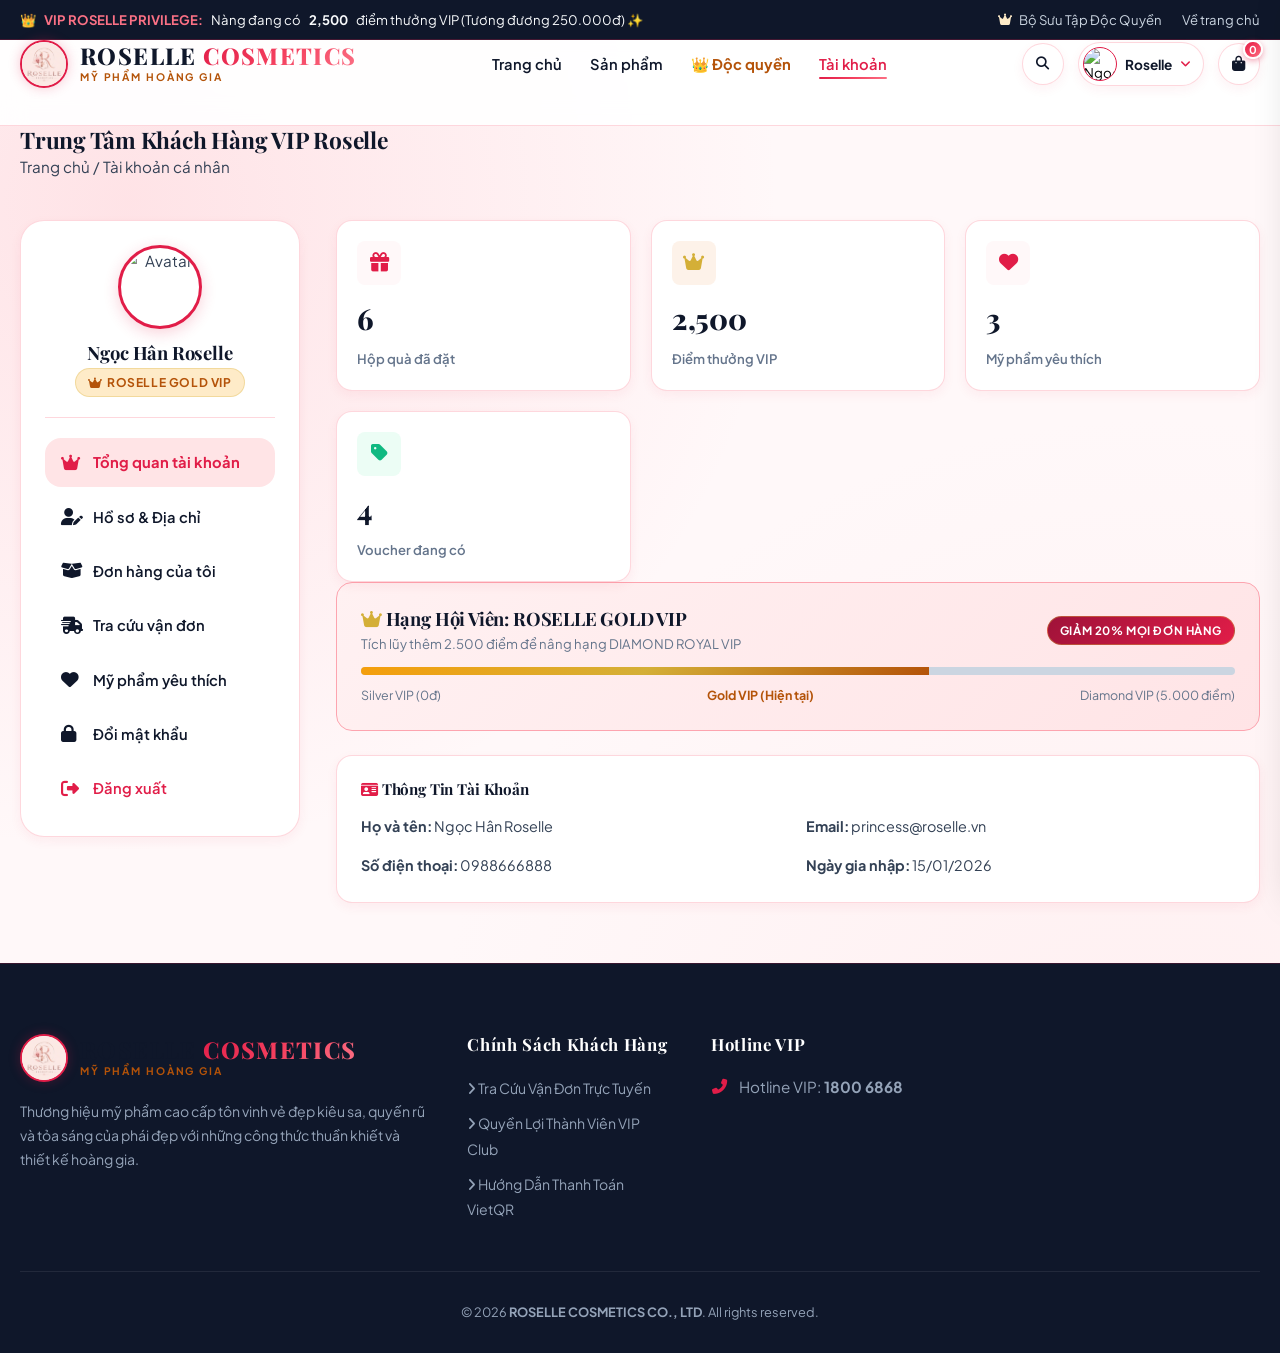
==== commit c674e7aa: "123" ====
--- a/account.html
+++ b/account.html
@@ -14,6 +14,14 @@
   <link rel="stylesheet" href="https://cdnjs.cloudflare.com/ajax/libs/font-awesome/6.4.0/css/all.min.css">
   <!-- Main CSS -->
   <link rel="stylesheet" href="style.css">
+  <!-- Google tag (gtag.js) -->
+  <script async src="https://www.googletagmanager.com/gtag/js?id=G-8Z13WDVBR1"></script>
+  <script>
+    window.dataLayer = window.dataLayer || [];
+    function gtag(){dataLayer.push(arguments);}
+    gtag('js', new Date());
+    gtag('config', 'G-8Z13WDVBR1');
+  </script>
 </head>
 <body>
 
--- a/style.css
+++ b/style.css
@@ -175,6 +175,74 @@
   padding: 0 20px;
 }
 
+/* Supporting layouts from the project brief */
+.content-page {
+  padding: 56px 0 80px;
+}
+
+.content-page-grid {
+  display: grid;
+  grid-template-columns: minmax(0, 1fr) 300px;
+  gap: 36px;
+  align-items: start;
+}
+
+.content-panel {
+  background: #FFFFFF;
+  border: 1px solid var(--border-subtle);
+  border-radius: var(--radius-lg);
+  padding: 30px;
+  box-shadow: var(--shadow-sm);
+}
+
+.content-panel + .content-panel { margin-top: 24px; }
+.content-panel h2, .content-panel h3 { margin-bottom: 14px; }
+.content-panel p { color: var(--text-main); margin-bottom: 16px; }
+.content-panel ul { padding-left: 20px; margin-bottom: 18px; }
+.content-panel li { margin-bottom: 8px; }
+.content-sidebar { position: sticky; top: calc(var(--header-height) + 20px); }
+.content-sidebar .sidebar-heading {
+  font-family: var(--font-heading);
+  font-size: 1.15rem;
+  color: var(--primary-noir);
+  padding-bottom: 12px;
+  border-bottom: 1px solid var(--border-subtle);
+  margin-bottom: 14px;
+}
+.sidebar-list { list-style: none; padding: 0 !important; }
+.sidebar-list li { border-bottom: 1px solid var(--border-subtle); padding: 10px 0; }
+.sidebar-list a { color: var(--text-main); font-size: .88rem; }
+.sidebar-list a:hover { color: var(--rose-primary); }
+.article-list { display: grid; gap: 18px; }
+.article-card {
+  display: grid;
+  grid-template-columns: 190px 1fr;
+  gap: 20px;
+  padding-bottom: 18px;
+  border-bottom: 1px solid var(--border-subtle);
+}
+.article-card img { width: 190px; height: 135px; object-fit: cover; border-radius: var(--radius-md); }
+.article-card h3 { font-size: 1.2rem; margin: 4px 0 8px; }
+.article-card p { font-size: .88rem; margin-bottom: 10px; }
+.article-meta { color: var(--text-muted); font-size: .78rem; }
+.about-intro { display: grid; grid-template-columns: .9fr 1.1fr; gap: 30px; align-items: center; }
+.about-intro img { width: 100%; height: 360px; object-fit: cover; border-radius: var(--radius-md); }
+.contact-layout { display: grid; grid-template-columns: .85fr 1.15fr; gap: 30px; }
+.contact-info { display: grid; gap: 14px; }
+.contact-info-item { display: flex; gap: 12px; align-items: flex-start; }
+.contact-info-item i { color: var(--rose-primary); width: 20px; margin-top: 4px; }
+.map-frame { width: 100%; min-height: 270px; border: 0; border-radius: var(--radius-md); margin-top: 24px; }
+.form-actions { display: flex; justify-content: flex-end; margin-top: 8px; }
+.comment-box { border-top: 1px solid var(--border-subtle); margin-top: 28px; padding-top: 24px; }
+
+@media (max-width: 760px) {
+  .content-page-grid, .about-intro, .contact-layout { grid-template-columns: 1fr; }
+  .content-sidebar { position: static; }
+  .article-card { grid-template-columns: 1fr; }
+  .article-card img { width: 100%; height: 190px; }
+  .content-panel { padding: 22px; }
+}
+
 /* --------------------------------------------------------------------------
    3. ATOMIC COMPONENTS & BUTTONS
    -------------------------------------------------------------------------- */
@@ -393,6 +461,10 @@
   height: 100%;
 }
 
+.mobile-search-strip {
+  display: none;
+}
+
 /* Brand Logo */
 .logo {
   display: flex;
@@ -933,7 +1005,7 @@
   margin-bottom: 4px;
 }
 
-.category-count {
+.catalog-category-count {
   font-size: 0.8rem;
   color: var(--rose-light);
   font-weight: 600;
@@ -1147,7 +1219,7 @@
   border-radius: var(--radius-lg);
   border: 1px solid var(--border-subtle);
   padding: 24px;
-  box-shadow: var(--shadow-sm);
+  box-shadow: 0 14px 36px rgba(190, 24, 93, 0.08);
   position: sticky;
   top: calc(var(--header-height) + 20px);
 }
@@ -1186,6 +1258,7 @@
   display: flex;
   justify-content: space-between;
   align-items: center;
+  min-height: 42px;
   padding: 8px 12px;
   border-radius: var(--radius-sm);
   font-size: 0.88rem;
@@ -1194,11 +1267,29 @@
   transition: all var(--transition-fast);
 }
 
+.category-count {
+  min-width: 28px;
+  padding: 3px 8px;
+  border-radius: 999px;
+  background: #F8FAFC;
+  color: var(--text-muted);
+  font-size: 0.72rem;
+  font-weight: 800;
+  text-align: center;
+  transition: all var(--transition-fast);
+}
+
 .category-filter-link:hover,
 .category-filter-link.active {
   background: var(--rose-soft);
   color: var(--rose-primary);
   font-weight: 700;
+}
+
+.category-filter-link:hover .catalog-category-count,
+.category-filter-link.active .catalog-category-count {
+  background: #FFFFFF;
+  color: var(--rose-primary);
 }
 
 .price-slider-wrap {
@@ -1415,6 +1506,53 @@
   display: flex;
   gap: 16px;
   margin-bottom: 28px;
+}
+
+.detail-meta-list {
+  display: flex;
+  flex-direction: column;
+  gap: 10px;
+  margin: 18px 0 22px;
+  color: var(--text-muted);
+  line-height: 1.55;
+}
+
+.detail-meta-list > span {
+  display: block;
+}
+
+.detail-meta-list strong,
+.detail-meta-list > span > span {
+  display: block;
+}
+
+.detail-meta-list strong {
+  margin-bottom: 2px;
+  color: var(--primary-noir);
+}
+
+.detail-meta-list > span > span {
+  max-width: 100%;
+  overflow-wrap: anywhere;
+}
+
+.footer-contact-item {
+  display: flex;
+  align-items: flex-start;
+  gap: 10px;
+  min-width: 0;
+  line-height: 1.55;
+}
+
+.footer-contact-item > i {
+  flex: 0 0 18px;
+  margin-top: 4px;
+  text-align: center;
+}
+
+.footer-contact-item > span {
+  min-width: 0;
+  overflow-wrap: anywhere;
 }
 
 .quantity-control {
@@ -2554,6 +2692,64 @@
 
 .chat-toggle-btn:hover {
   transform: scale(1.1) rotate(5deg);
+}
+
+.search-modal {
+  position: fixed;
+  inset: 0;
+  z-index: 1200;
+  display: none;
+  align-items: flex-start;
+  justify-content: center;
+  padding: 12vh 20px 20px;
+  background: rgba(15, 23, 42, 0.42);
+  backdrop-filter: blur(5px);
+}
+
+.search-modal.active {
+  display: flex;
+}
+
+.search-modal-box {
+  width: min(680px, 100%);
+  max-height: min(680px, 78vh);
+  overflow: hidden;
+  background: #FFFFFF;
+  border: 1px solid rgba(225, 29, 72, 0.16);
+  border-radius: 20px;
+  box-shadow: 0 24px 70px rgba(15, 23, 42, 0.24);
+}
+
+.search-modal-header {
+  display: flex;
+  align-items: center;
+  gap: 12px;
+  padding: 16px 18px;
+  border-bottom: 1px solid var(--border-subtle);
+}
+
+.search-modal-header input {
+  width: 100%;
+  border: 0;
+  outline: 0;
+  color: var(--primary-noir);
+  font-size: 1rem;
+  background: transparent;
+}
+
+.search-close,
+.chat-close-btn {
+  border: 0;
+  background: transparent;
+  color: var(--text-muted);
+  font-size: 1.5rem;
+  cursor: pointer;
+  line-height: 1;
+}
+
+.search-results-list {
+  max-height: 58vh;
+  overflow-y: auto;
 }
 
 .chat-box-modal {
@@ -3001,3 +3197,269 @@
     grid-template-columns: 1fr;
   }
 }
+
+/* --------------------------------------------------------------------------
+   21. RESPONSIVE SYSTEM - DESKTOP, TABLET & MOBILE
+   -------------------------------------------------------------------------- */
+@media (max-width: 1100px) {
+  :root {
+    --container-width: 100%;
+  }
+
+  .container {
+    padding-left: 24px;
+    padding-right: 24px;
+  }
+
+  .nav-menu { gap: 18px; }
+  .hero-grid { gap: 32px; }
+  .hero-title { font-size: clamp(2.5rem, 5vw, 3.4rem); }
+  .hero-main-img { height: 460px; }
+  .hero-floating-card.card-1 { left: -15px; }
+  .hero-floating-card.card-2 { right: -15px; }
+  .product-detail-layout { gap: 32px; padding: 28px; }
+  .checkout-layout { grid-template-columns: minmax(0, 1fr) 360px; }
+}
+
+@media (max-width: 900px) {
+  .topbar { height: auto; min-height: var(--topbar-height); padding: 8px 0; }
+  .topbar-content { gap: 8px; }
+  .topbar-message { min-width: 0; }
+  .topbar-message strong { white-space: nowrap; }
+  .topbar-links { display: none; }
+
+  .navbar { min-height: var(--header-height); }
+  .nav-menu { gap: 14px; }
+  .nav-link { font-size: 0.84rem; }
+  .logo-brand-name { font-size: 1.25rem; }
+  .logo-tagline { font-size: 0.58rem; }
+
+  .hero-grid,
+  .product-detail-layout,
+  .checkout-layout,
+  .account-layout,
+  .catalog-layout { grid-template-columns: 1fr; }
+
+  .hero-content { text-align: center; }
+  .hero-desc { margin-left: auto; margin-right: auto; }
+  .hero-btns, .hero-features { justify-content: center; }
+  .hero-image-wrapper { max-width: 680px; width: 100%; margin: 0 auto; }
+  .filter-sidebar, .account-sidebar { position: static; }
+  .checkout-layout { gap: 24px; }
+  .checkout-summary { order: -1; }
+  .content-page-grid { grid-template-columns: 1fr; }
+  .content-sidebar { position: static; }
+}
+
+@media (max-width: 768px) {
+  body { font-size: 0.9rem; }
+  .container { padding-left: 16px; padding-right: 16px; }
+  .section-padding, .content-page { padding-top: 48px; padding-bottom: 56px; }
+
+  .header { height: auto; min-height: var(--header-height); }
+  .navbar { position: relative; min-height: var(--header-height); }
+  .header .container { padding-top: 8px; padding-bottom: 10px; }
+  .logo { gap: 8px; }
+  .logo-img-wrap { width: 40px; height: 40px; }
+  .logo-brand-name { font-size: 1.08rem; letter-spacing: 0.03em; }
+  .logo-tagline { font-size: 0.5rem; letter-spacing: 0.12em; }
+  .nav-actions { gap: 8px; }
+  .nav-actions .action-btn:nth-child(-n+2) { display: none; }
+  .hamburger { display: flex; align-items: center; justify-content: center; width: 38px; height: 38px; }
+
+  .mobile-search-strip {
+    display: flex;
+    align-items: center;
+    gap: 10px;
+    min-height: 44px;
+    margin-top: 8px;
+    padding: 0 14px;
+    background: #FFFFFF;
+    border: 1px solid rgba(225, 29, 72, 0.16);
+    border-radius: 14px;
+    box-shadow: 0 8px 18px rgba(225, 29, 72, 0.08);
+  }
+
+  .mobile-search-strip > i { color: var(--rose-primary); font-size: 0.9rem; }
+
+  .mobile-search-strip input {
+    min-width: 0;
+    flex: 1;
+    border: 0;
+    outline: 0;
+    background: transparent;
+    color: var(--primary-noir);
+    font-size: 0.82rem;
+  }
+
+  .mobile-search-hint {
+    color: var(--text-light);
+    font-size: 0.68rem;
+    font-weight: 700;
+    white-space: nowrap;
+  }
+
+  .search-modal { padding: 10px; align-items: flex-start; }
+  .search-modal-box { margin-top: 8px; border-radius: 16px; max-height: 82vh; }
+
+  .chat-toggle-btn {
+    right: 14px;
+    bottom: 16px;
+    width: 52px;
+    height: 52px;
+    font-size: 1.2rem;
+  }
+
+  .chat-box-modal {
+    right: 10px;
+    bottom: 78px;
+    width: min(360px, calc(100vw - 20px));
+    height: min(500px, calc(100vh - 110px));
+    border-radius: 18px;
+  }
+
+  .nav-menu {
+    top: 100%;
+    left: -16px;
+    width: calc(100% + 32px);
+    gap: 0;
+    padding: 8px 16px 14px;
+    border-top: 1px solid var(--border-subtle);
+  }
+  .nav-menu .nav-item { width: 100%; }
+  .nav-menu .nav-link { display: block; padding: 11px 4px; font-size: 0.92rem; }
+  .nav-menu .nav-link::after { bottom: 5px; }
+
+  .hero { padding: 42px 0 56px; }
+  .hero-title { font-size: clamp(2.15rem, 10vw, 3rem); }
+  .hero-desc { font-size: 0.92rem; }
+  .hero-features { gap: 14px; flex-wrap: wrap; }
+  .hero-feat-item { font-size: 0.78rem; }
+  .hero-main-img { height: min(105vw, 440px); border-width: 4px; border-radius: 24px; }
+  .hero-floating-card { padding: 10px 12px; gap: 8px; }
+  .hero-floating-card.card-1 { top: 16px; left: 8px; }
+  .hero-floating-card.card-2 { right: 8px; bottom: 16px; }
+  .float-icon { width: 32px; height: 32px; font-size: 0.9rem; }
+  .float-text h5 { font-size: 0.76rem; }
+  .float-text p { font-size: 0.64rem; }
+
+  .section-header { margin-bottom: 30px; }
+  .section-title { font-size: clamp(1.8rem, 7vw, 2.3rem); }
+  .categories-grid { grid-template-columns: repeat(2, minmax(0, 1fr)); gap: 12px; }
+  .category-card { height: 210px; border-radius: var(--radius-md); }
+  .products-grid { grid-template-columns: repeat(2, minmax(0, 1fr)); gap: 12px; }
+  .product-card { min-width: 0; }
+  .product-info { padding: 12px; }
+  .product-title { font-size: 0.84rem; min-height: 38px; }
+  .product-price { font-size: 1rem; }
+  .product-old-price { font-size: 0.72rem; }
+  .product-quick-add { display: none; }
+
+  .page-banner { padding: 42px 0; }
+  .page-banner h1 { font-size: clamp(1.8rem, 8vw, 2.5rem); line-height: 1.15; }
+  .catalog-header-bar { align-items: stretch; flex-direction: column; gap: 12px; padding: 14px 16px; }
+  .catalog-sort-select { width: 100%; }
+  .product-detail-layout, .product-tabs-wrapper { padding: 18px; border-radius: var(--radius-md); }
+  .detail-main-img-box { height: min(100vw, 420px); }
+  .detail-title { font-size: clamp(1.5rem, 7vw, 2rem); }
+  .detail-current-price { font-size: 1.65rem; }
+  .detail-actions-box { flex-wrap: wrap; }
+  .detail-actions-box .btn { flex: 1 1 180px; }
+  .detail-meta-list {
+    display: flex;
+    flex-direction: column;
+    gap: 8px;
+    line-height: 1.5;
+  }
+  .detail-meta-list > span { display: block; }
+  .detail-meta-list > span > span { font-size: 0.88rem; }
+  .footer-contact-item { font-size: 0.84rem; }
+  .footer-contact-item strong { white-space: nowrap; }
+  .tabs-nav { gap: 4px; overflow-x: auto; }
+  .tab-btn { white-space: nowrap; padding: 10px 12px; font-size: 0.82rem; }
+  .reviews-summary-card { grid-template-columns: 1fr; gap: 18px; }
+  .form-grid-2, .form-grid-3 { gap: 0; }
+  .vietqr-grid { gap: 16px; }
+  .footer-grid { gap: 28px; }
+
+  .exclusive-banner-box {
+    grid-template-columns: 1fr;
+    gap: 24px;
+    padding: 24px 18px;
+    border-radius: 20px;
+    overflow: hidden;
+  }
+
+  .exclusive-banner-content { min-width: 0; }
+  .exclusive-banner-content h2 { font-size: clamp(1.7rem, 8vw, 2.25rem) !important; }
+  .exclusive-banner-content p { font-size: 0.88rem !important; line-height: 1.65 !important; }
+  .exclusive-banner-content > div:last-child { flex-direction: column; gap: 10px !important; }
+  .exclusive-banner-content > div:last-child .btn { width: 100%; justify-content: center; }
+
+  .countdown-wrapper {
+    display: block;
+    width: 100%;
+    box-sizing: border-box;
+    padding: 14px 12px;
+  }
+
+  .countdown-wrapper > span { font-size: 0.68rem !important; line-height: 1.45; }
+  .countdown-timer { gap: 6px; justify-content: space-between; }
+  .timer-box { min-width: 0; flex: 1; padding: 8px 4px; }
+  .timer-box span { font-size: 1.35rem; }
+  .timer-box small { font-size: 0.62rem; }
+
+  .exclusive-banner-img { height: min(72vw, 300px); border-width: 2px; }
+  .exclusive-banner-img > div { left: 12px; right: 12px; bottom: 12px; padding: 8px 10px !important; font-size: 0.68rem !important; }
+
+  #exclusiveProductsGrid { width: 100%; min-width: 0; }
+  .exclusive-product-featured {
+    grid-template-columns: minmax(0, 1fr) !important;
+    gap: 18px !important;
+    padding: 14px !important;
+    margin-bottom: 20px !important;
+    width: 100%;
+    box-sizing: border-box;
+    overflow: hidden;
+  }
+  .exclusive-product-featured > div { min-width: 0; }
+  .exclusive-product-featured > div:first-child { height: min(78vw, 300px) !important; }
+  .exclusive-product-featured h3 { font-size: 1.18rem !important; line-height: 1.3; overflow-wrap: anywhere; }
+  .exclusive-product-featured p { font-size: 0.86rem !important; line-height: 1.6 !important; }
+  .exclusive-product-featured > div:nth-child(2) > div:nth-of-type(1) {
+    flex-wrap: wrap;
+    gap: 8px !important;
+    margin-bottom: 16px !important;
+  }
+  .exclusive-product-featured > div:nth-child(2) > div:nth-of-type(1) span:first-child { font-size: 1.55rem !important; }
+  .exclusive-product-featured > div:nth-child(2) > div:nth-of-type(2) { flex-wrap: wrap; gap: 8px !important; }
+  .exclusive-product-featured > div:nth-child(2) > div:nth-of-type(2) .btn { flex: 1 1 100%; justify-content: center; }
+
+  .content-panel { padding: 20px; border-radius: var(--radius-md); }
+  .about-intro img { height: min(72vw, 340px); }
+  .article-card { gap: 14px; }
+  .article-card img { height: min(55vw, 240px); }
+  .map-frame { min-height: 220px; }
+}
+
+@media (max-width: 480px) {
+  .topbar-message { font-size: 0.7rem; line-height: 1.35; }
+  .logo-text-box { max-width: 155px; }
+  .logo-brand-name { font-size: 0.96rem; }
+  .hero-btns { flex-direction: column; align-items: stretch; }
+  .hero-btns .btn { width: 100%; }
+  .hero-floating-card { transform: scale(0.86); transform-origin: center; }
+  .hero-floating-card.card-1 { left: -8px; }
+  .hero-floating-card.card-2 { right: -8px; }
+  .categories-grid, .products-grid { gap: 10px; }
+  .category-card { height: 175px; }
+  .category-name { font-size: 0.9rem; }
+  .category-count { font-size: 0.68rem; }
+  .product-brand { font-size: 0.64rem; }
+  .product-rating { font-size: 0.7rem; gap: 3px; }
+  .product-price-box { gap: 5px; flex-wrap: wrap; }
+  .detail-actions-box .quantity-control { width: 100%; justify-content: center; }
+  .checkout-section-card { padding: 18px; }
+  .form-control { padding: 11px 12px; }
+  .btn { padding: 11px 16px; font-size: 0.82rem; }
+}
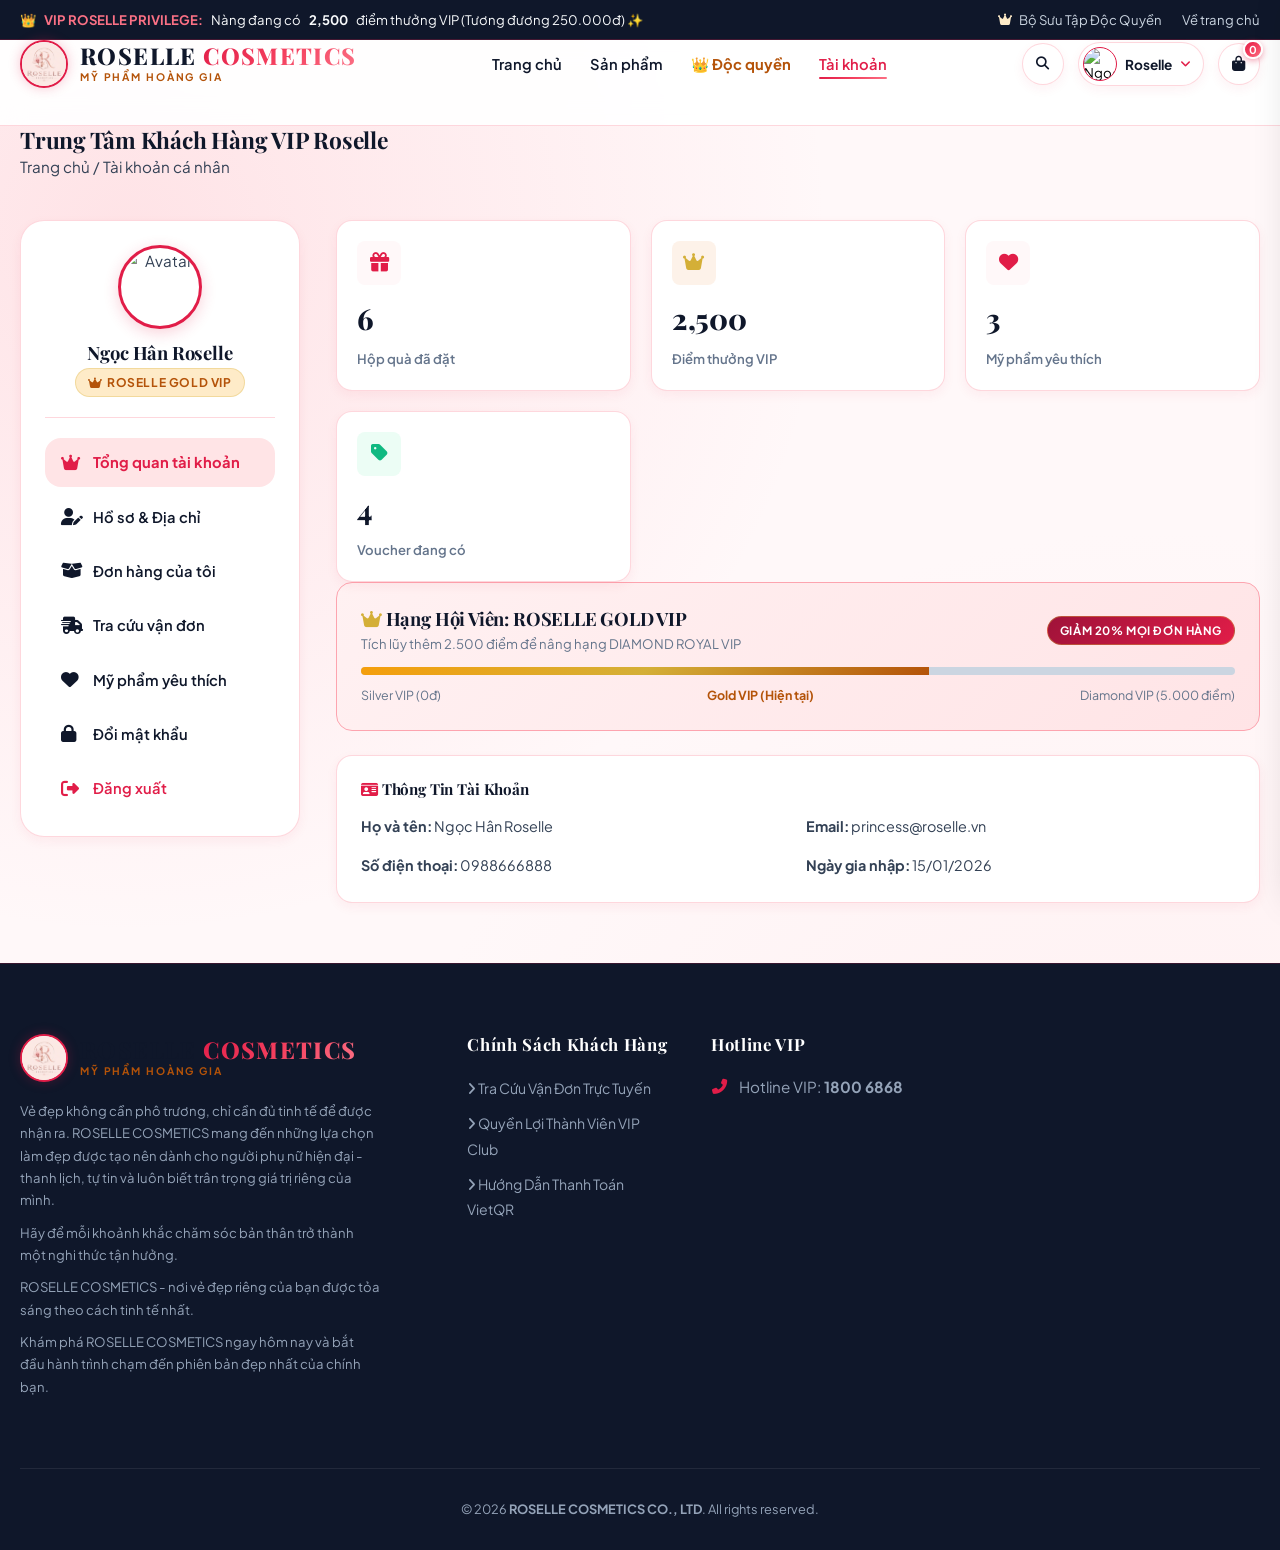
==== commit 15d215c5: "thay mô tả" ====
--- a/account.html
+++ b/account.html
@@ -309,9 +309,12 @@
               <span class="logo-tagline">Mỹ Phẩm Hoàng Gia</span>
             </div>
           </a>
-          <p style="font-size: 0.88rem; color: #94A3B8; line-height: 1.7;">
-            Thương hiệu mỹ phẩm cao cấp tôn vinh vẻ đẹp kiêu sa, quyến rũ và tỏa sáng của phái đẹp với những công thức thuần khiết và thiết kế hoàng gia.
-          </p>
+          <div class="footer-brand-description">
+            <p>Vẻ đẹp không cần phô trương, chỉ cần đủ tinh tế để được nhận ra. ROSELLE COSMETICS mang đến những lựa chọn làm đẹp được tạo nên dành cho người phụ nữ hiện đại - thanh lịch, tự tin và luôn biết trân trọng giá trị riêng của mình.</p>
+            <p>Hãy để mỗi khoảnh khắc chăm sóc bản thân trở thành một nghi thức tận hưởng.</p>
+            <p>ROSELLE COSMETICS - nơi vẻ đẹp riêng của bạn được tỏa sáng theo cách tinh tế nhất.</p>
+            <p>Khám phá ROSELLE COSMETICS ngay hôm nay và bắt đầu hành trình chạm đến phiên bản đẹp nhất của chính bạn.</p>
+          </div>
         </div>
 
         <div class="footer-col">
--- a/style.css
+++ b/style.css
@@ -6,6 +6,27 @@
    1. GOOGLE FONTS & CSS VARIABLES (ROSELLE LUXURY PALETTE)
    -------------------------------------------------------------------------- */
 @import url('https://fonts.googleapis.com/css2?family=Alex+Brush&family=Cormorant+Garamond:ital,wght@0,500;0,600;0,700;1,400;1,600&family=Montserrat:wght@300;400;500;600;700;800&family=Playfair+Display:ital,wght@0,500;0,600;0,700;0,800;1,400;1,600&family=Plus+Jakarta+Sans:wght@300;400;500;600;700;800&display=swap');
+
+@import url('https://unpkg.com/aos@2.3.4/dist/aos.css');
+@import url('https://cdn.jsdelivr.net/npm/swiper@11/swiper-bundle.min.css');
+
+.swiper.products-grid {
+  display: block;
+  overflow: hidden;
+  padding-bottom: 36px;
+}
+
+.swiper.products-grid .swiper-wrapper {
+  display: flex;
+}
+
+.swiper.products-grid .swiper-slide {
+  height: auto;
+}
+
+.swiper-pagination-bullet-active {
+  background: var(--rose-primary);
+}
 
 :root {
   /* Roselle Signature Palette */
@@ -1029,6 +1050,7 @@
   transition: all var(--transition-normal);
   display: flex;
   flex-direction: column;
+  min-height: 506px;
   position: relative;
 }
 
@@ -1137,6 +1159,7 @@
   display: flex;
   flex-direction: column;
   flex: 1;
+  min-height: 194px;
 }
 
 .product-brand {
@@ -1171,6 +1194,7 @@
   gap: 6px;
   font-size: 0.8rem;
   margin-bottom: 12px;
+  min-height: 20px;
 }
 
 .stars {
@@ -1187,21 +1211,34 @@
 .product-price-box {
   margin-top: auto;
   display: flex;
+  justify-content: space-between;
   align-items: baseline;
   gap: 10px;
+  min-height: 30px;
+  white-space: nowrap;
 }
 
 .product-price {
-  font-size: 1.15rem;
+  font-size: 1rem;
   font-weight: 800;
   color: var(--rose-primary);
-  font-family: var(--font-heading);
+  font-family: 'Montserrat', sans-serif !important;
+  font-variant-numeric: lining-nums tabular-nums;
+  line-height: 1.2;
+  letter-spacing: 0;
+  white-space: nowrap;
 }
 
 .product-old-price {
-  font-size: 0.85rem;
+  font-size: 1rem;
   color: var(--text-light);
   text-decoration: line-through;
+  font-family: 'Montserrat', sans-serif !important;
+  font-variant-numeric: lining-nums tabular-nums;
+  line-height: 1.2;
+  letter-spacing: 0;
+  white-space: nowrap;
+  text-align: right;
 }
 
 /* --------------------------------------------------------------------------
@@ -1429,7 +1466,8 @@
 .detail-price-box {
   display: flex;
   align-items: baseline;
-  gap: 16px;
+  gap: 18px;
+  flex-wrap: wrap;
   padding: 16px 20px;
   background: var(--rose-bubble);
   border-radius: var(--radius-md);
@@ -1441,13 +1479,20 @@
   font-size: 2.2rem;
   font-weight: 800;
   color: var(--rose-primary);
-  font-family: var(--font-heading);
+  font-family: 'Montserrat', sans-serif !important;
+  font-variant-numeric: lining-nums tabular-nums;
+  line-height: 1.2;
+  letter-spacing: 0;
 }
 
 .detail-old-price {
   font-size: 1.2rem;
   color: var(--text-light);
   text-decoration: line-through;
+  font-family: 'Montserrat', sans-serif !important;
+  font-variant-numeric: lining-nums tabular-nums;
+  line-height: 1.2;
+  letter-spacing: 0;
 }
 
 .detail-save-badge {
@@ -2923,6 +2968,22 @@
   color: #FFFFFF;
   margin-bottom: 20px;
   letter-spacing: 0.04em;
+}
+
+.footer-brand-description {
+  max-width: 360px;
+  margin-bottom: 20px;
+}
+
+.footer-brand-description p {
+  color: #94A3B8;
+  font-size: 0.82rem;
+  line-height: 1.7;
+  margin-bottom: 10px;
+}
+
+.footer-brand-description p:last-child {
+  margin-bottom: 0;
 }
 
 .footer-links {
@@ -3351,8 +3412,9 @@
   .product-card { min-width: 0; }
   .product-info { padding: 12px; }
   .product-title { font-size: 0.84rem; min-height: 38px; }
-  .product-price { font-size: 1rem; }
-  .product-old-price { font-size: 0.72rem; }
+  .product-price { font-size: 0.9rem; }
+  .product-old-price { font-size: 0.9rem; }
+  .product-price-box { gap: 6px; }
   .product-quick-add { display: none; }
 
   .page-banner { padding: 42px 0; }
